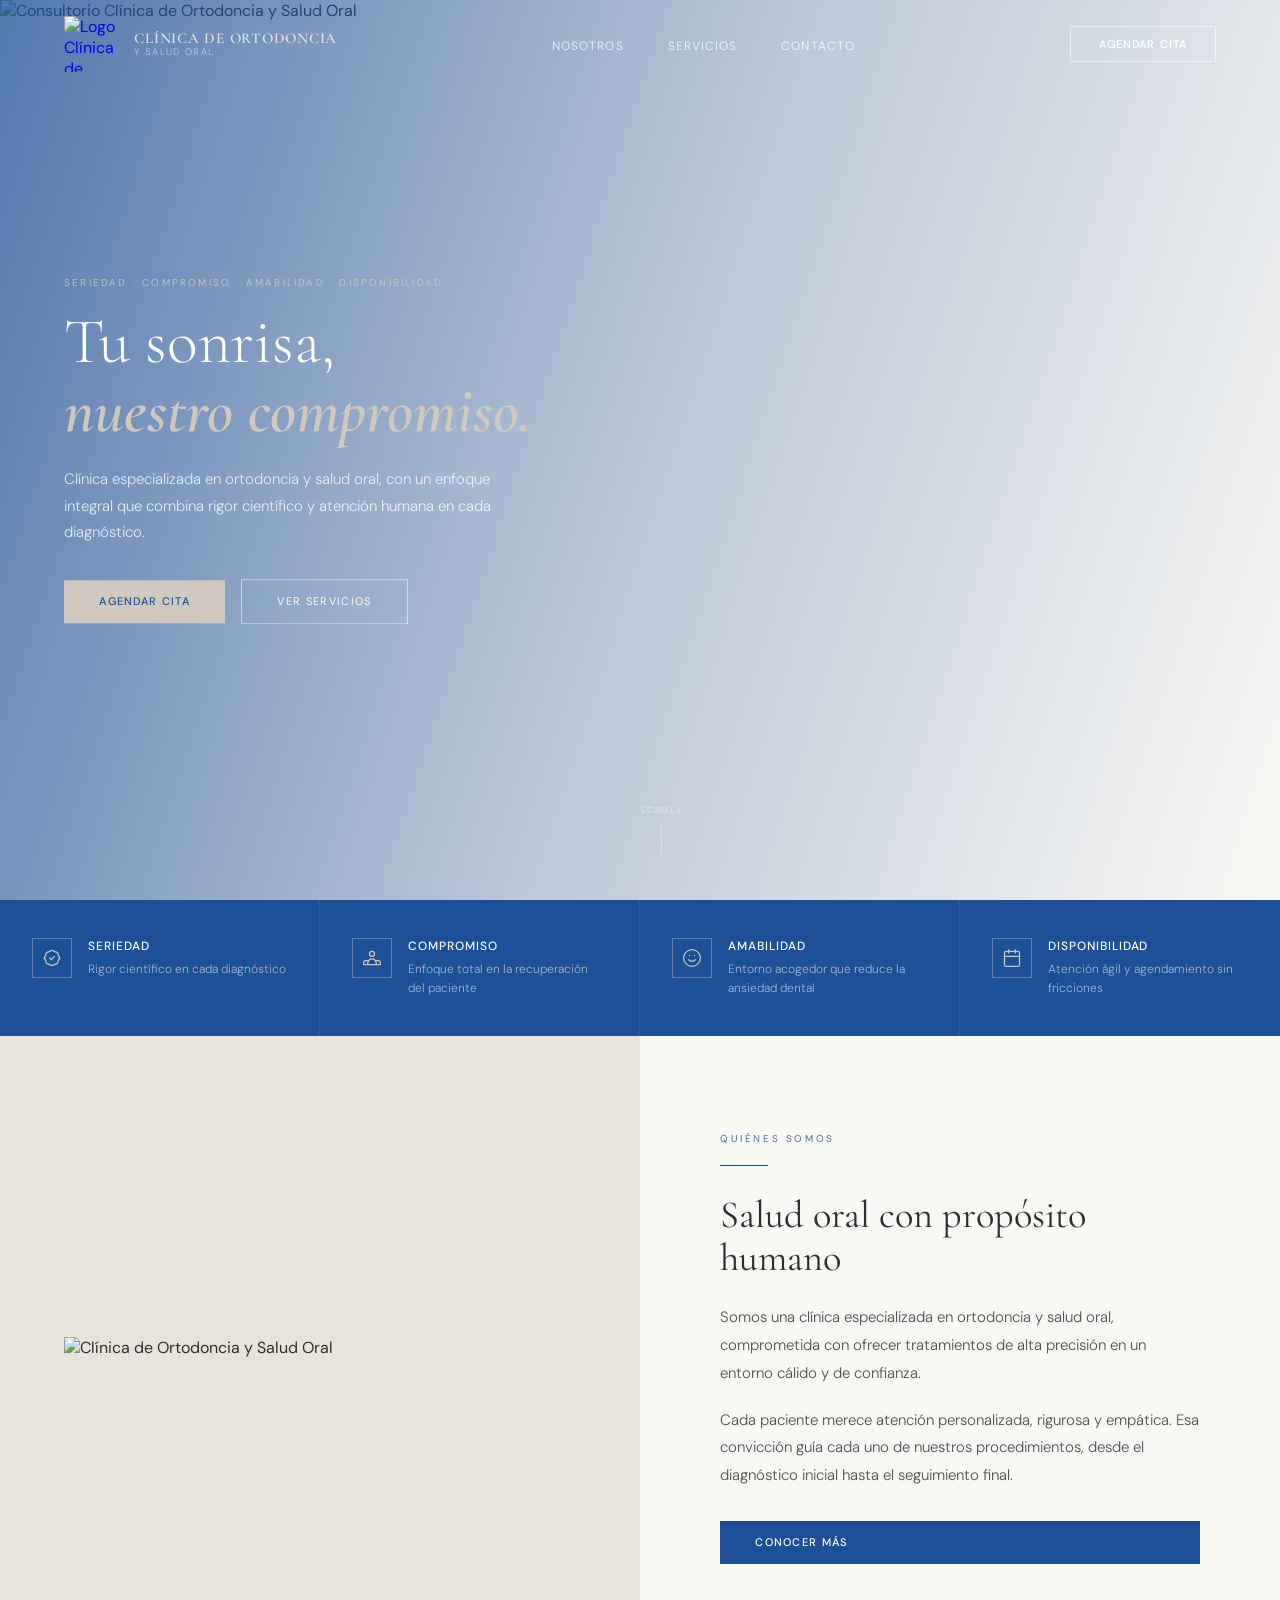
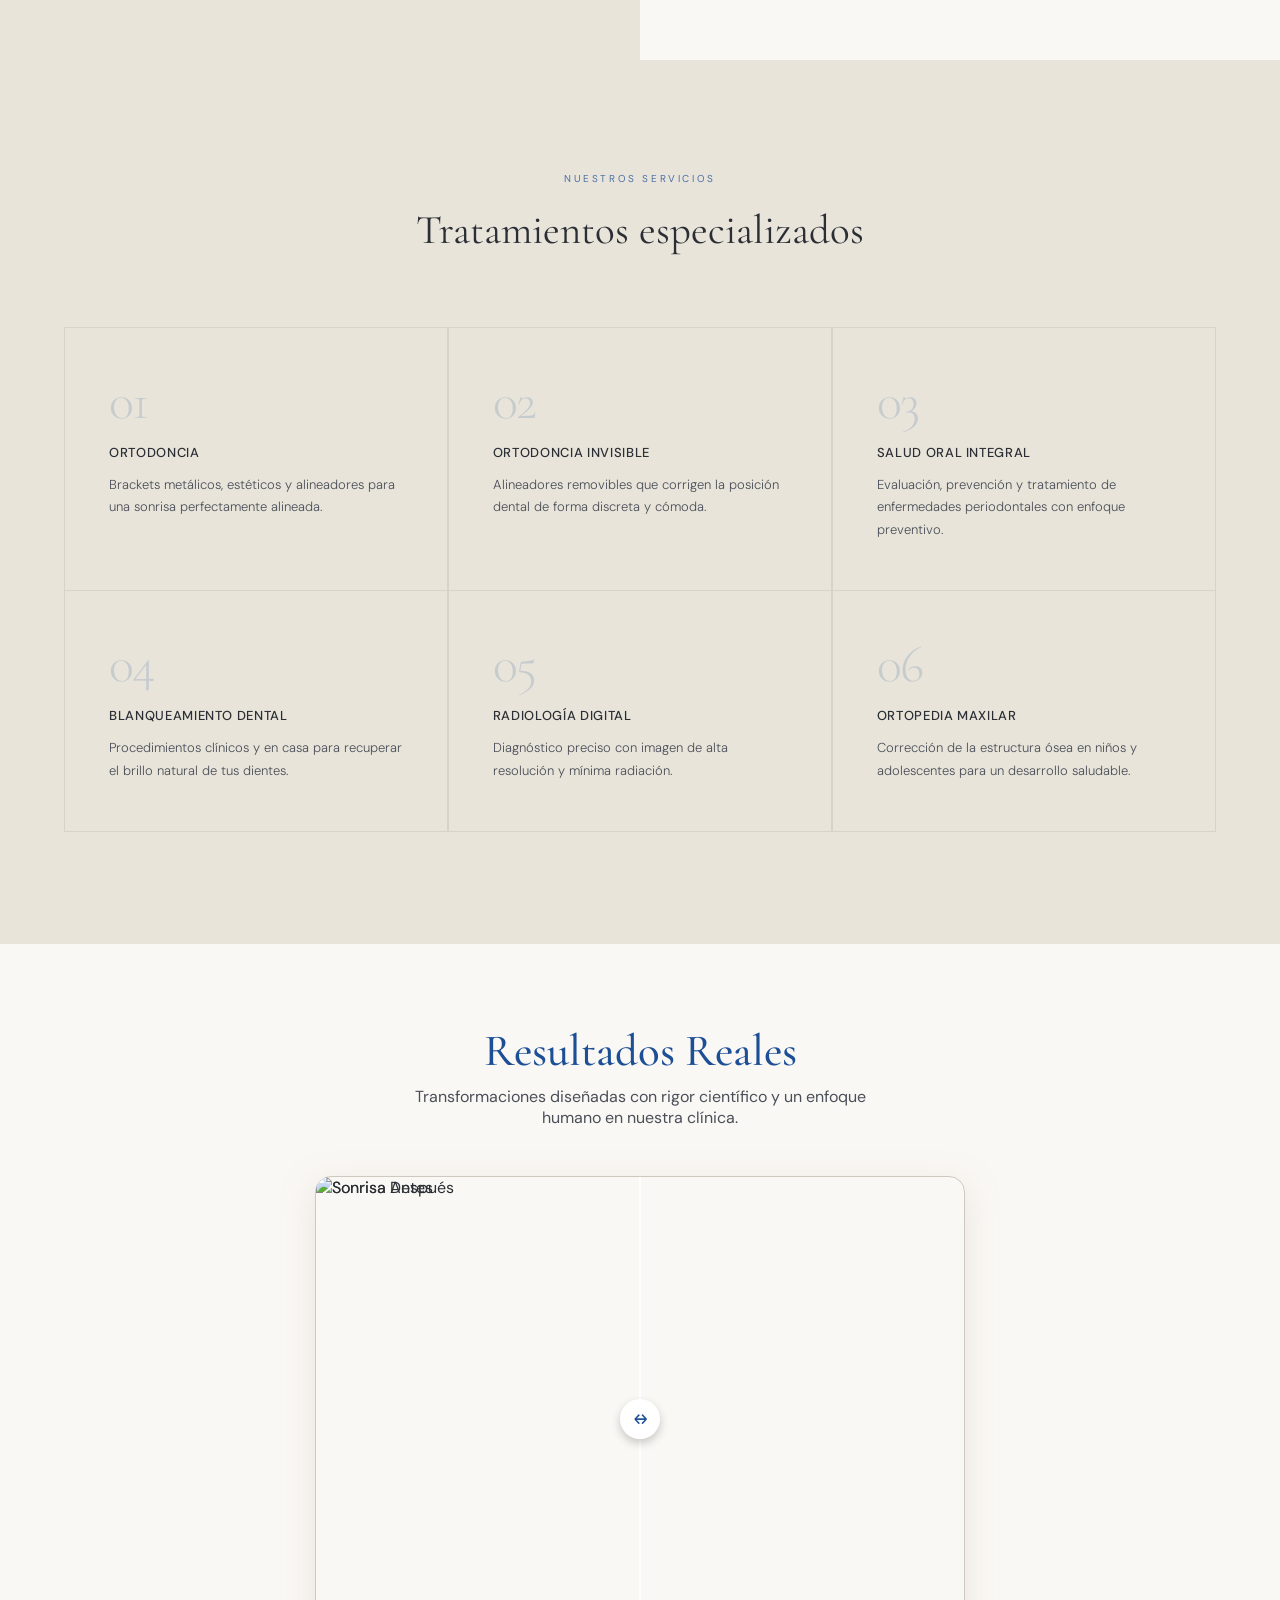
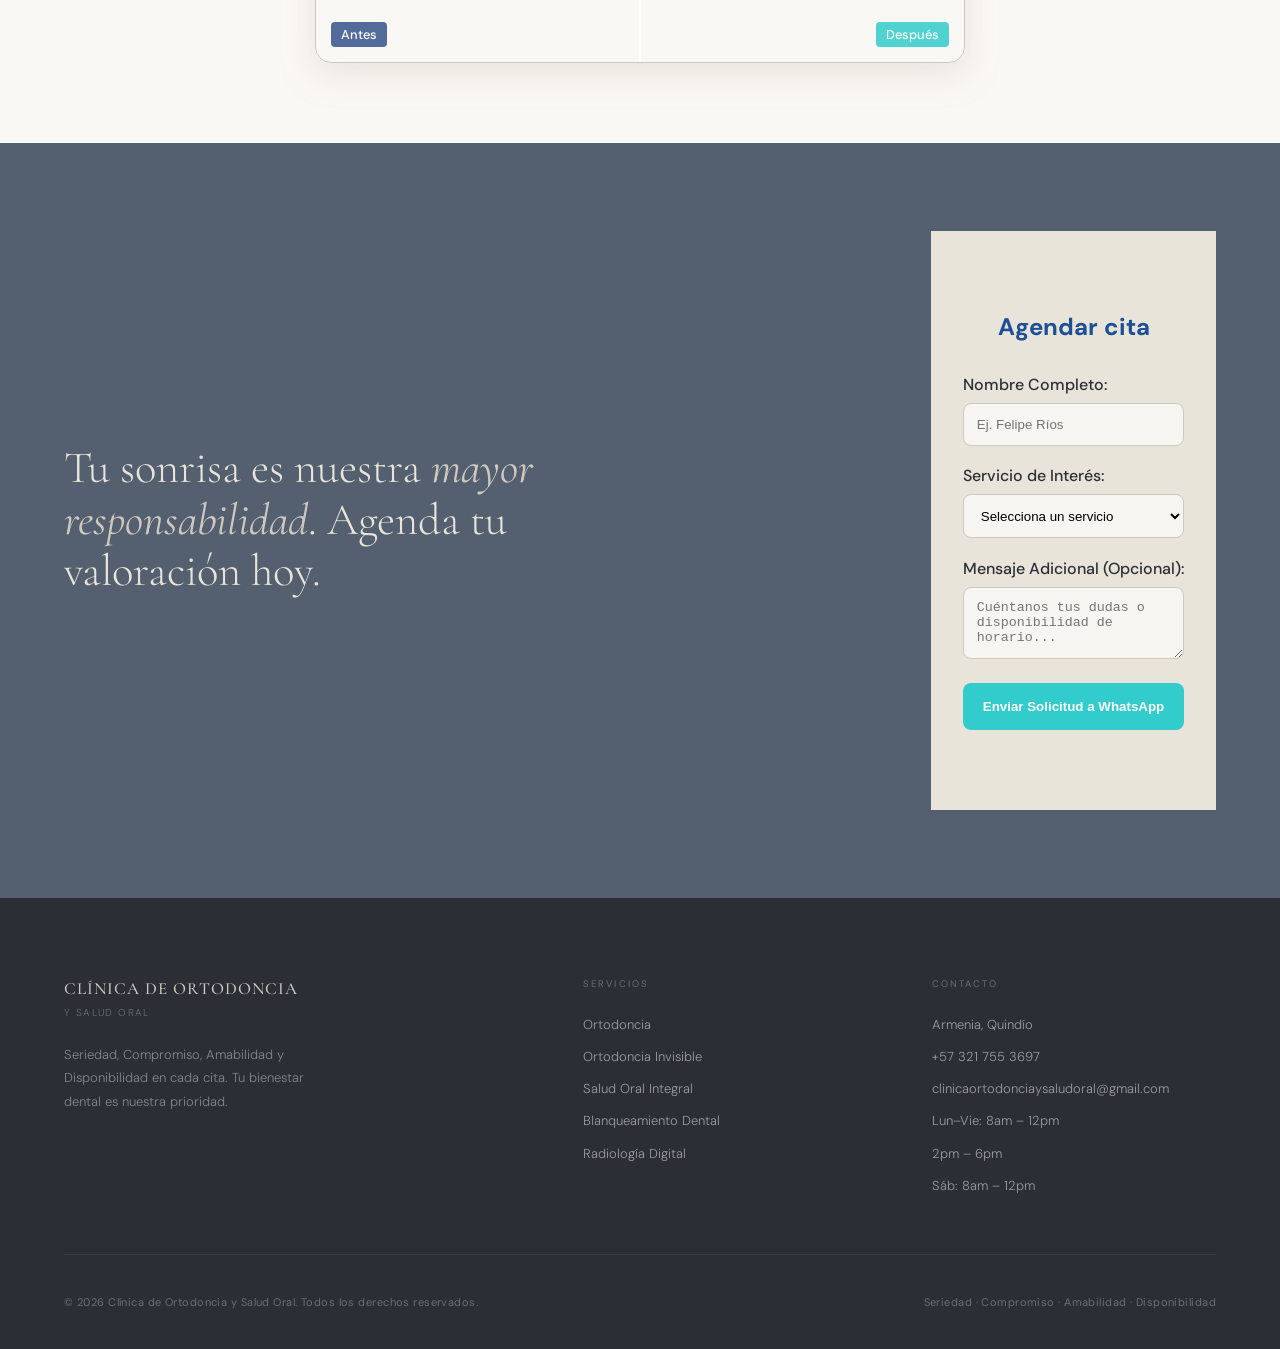
==== index.html @ 91a082eb "Add files via upload" ====
<!DOCTYPE html>
<html lang="es">
<head>
  <meta charset="UTF-8">
  <meta name="viewport" content="width=device-width, initial-scale=1.0">
  <meta name="description" content="Clínica de Ortodoncia y Salud Oral — Seriedad, Compromiso, Amabilidad y Disponibilidad en Armenia, Quindío.">
  <title>Clínica de Ortodoncia y Salud Oral</title>
  <link rel="stylesheet" href="styles.css">
</head>
<body>

  <!-- ── NAVIGATION ─────────────────────────────────────────── -->
  <header>
    <nav class="nav nav--hero" aria-label="Navegación principal">
      <a href="#inicio" class="nav__logo" aria-label="Inicio">
        <img
        src="web_images/logoazul_2.png"
          alt="Logo Clínica de Ortodoncia y Salud Oral"
          class="nav__logo-img"
          width="56" height="56"
        >
        <div class="nav__logo-text">
          <span class="nav__brand">Clínica de Ortodoncia</span>
          <span class="nav__sub">y Salud Oral</span>
        </div>
      </a>

      <ul class="nav__links" role="list">
        <li><a href="#nosotros">Nosotros</a></li>
        <li><a href="#servicios">Servicios</a></li>
        <li><a href="#contacto">Contacto</a></li>
      </ul>

      <a href="#contacto" class="nav__cta">Agendar Cita</a>

      <button class="nav__burger" aria-label="Abrir menú" aria-expanded="false">
        <span></span>
        <span></span>
        <span></span>
      </button>
    </nav>

    <!-- Mobile menu -->
    <nav class="nav__mobile" aria-label="Menú móvil">
      <ul role="list">
        <li><a href="#nosotros">Nosotros</a></li>
        <li><a href="#servicios">Servicios</a></li>
        <li><a href="#contacto">Contacto</a></li>
        <li><a href="#contacto" class="nav__cta" style="display:inline-block;margin-top:1rem;">Agendar Cita</a></li>
      </ul>
    </nav>
  </header>

  <!-- ── HERO ───────────────────────────────────────────────── -->
  <section class="hero" id="inicio" aria-label="Portada">
    <img
      class="hero__img"
      src="web_images/banner_01.png"
      alt="Consultorio Clínica de Ortodoncia y Salud Oral"
      loading="eager"
      decoding="async"
    >
    <div class="hero__overlay" aria-hidden="true"></div>

    <div class="hero__content">
      <p class="hero__eyebrow">Seriedad &middot; Compromiso &middot; Amabilidad &middot; Disponibilidad</p>
      <h1 class="hero__title">
        Tu sonrisa,
        <span>nuestro compromiso.</span>
      </h1>
      <p class="hero__desc">
        Clínica especializada en ortodoncia y salud oral, con un enfoque integral
        que combina rigor científico y atención humana en cada diagnóstico.
      </p>
      <div class="hero__actions">
        <a href="#contacto" class="btn--primary">Agendar Cita</a>
        <a href="#servicios" class="btn--ghost">Ver Servicios</a>
      </div>
    </div>

    <div class="hero__scroll" aria-hidden="true">
      <span>Scroll</span>
      <div class="hero__scroll-line"></div>
    </div>
  </section>

  <!-- ── PILLARS ────────────────────────────────────────────── -->
  <div class="pillars" role="list" aria-label="Valores de la clínica">

    <div class="pillar reveal" role="listitem">
      <div class="pillar__icon" aria-hidden="true">
        <svg viewBox="0 0 24 24">
          <path d="M9 12l2 2 4-4M7.835 4.697a3.42 3.42 0 001.946-.806 3.42 3.42 0 014.438 0 3.42 3.42 0 001.946.806 3.42 3.42 0 013.138 3.138 3.42 3.42 0 00.806 1.946 3.42 3.42 0 010 4.438 3.42 3.42 0 00-.806 1.946 3.42 3.42 0 01-3.138 3.138 3.42 3.42 0 00-1.946.806 3.42 3.42 0 01-4.438 0 3.42 3.42 0 00-1.946-.806 3.42 3.42 0 01-3.138-3.138 3.42 3.42 0 00-.806-1.946 3.42 3.42 0 010-4.438 3.42 3.42 0 00.806-1.946 3.42 3.42 0 013.138-3.138z"/>
        </svg>
      </div>
      <div>
        <p class="pillar__name">Seriedad</p>
        <p class="pillar__desc">Rigor científico en cada diagnóstico</p>
      </div>
    </div>

    <div class="pillar reveal reveal--delay-1" role="listitem">
      <div class="pillar__icon" aria-hidden="true">
        <svg viewBox="0 0 24 24">
          <path d="M17 20h5v-2a3 3 0 00-5.356-1.857M17 20H7m10 0v-2c0-.656-.126-1.283-.356-1.857M7 20H2v-2a3 3 0 015.356-1.857M7 20v-2c0-.656.126-1.283.356-1.857m0 0a5.002 5.002 0 019.288 0M15 7a3 3 0 11-6 0 3 3 0 016 0z"/>
        </svg>
      </div>
      <div>
        <p class="pillar__name">Compromiso</p>
        <p class="pillar__desc">Enfoque total en la recuperación del paciente</p>
      </div>
    </div>

    <div class="pillar reveal reveal--delay-2" role="listitem">
      <div class="pillar__icon" aria-hidden="true">
        <svg viewBox="0 0 24 24">
          <circle cx="12" cy="12" r="10"/>
          <path d="M8 14s1.5 2 4 2 4-2 4-2M9 9h.01M15 9h.01"/>
        </svg>
      </div>
      <div>
        <p class="pillar__name">Amabilidad</p>
        <p class="pillar__desc">Entorno acogedor que reduce la ansiedad dental</p>
      </div>
    </div>

    <div class="pillar reveal reveal--delay-3" role="listitem">
      <div class="pillar__icon" aria-hidden="true">
        <svg viewBox="0 0 24 24">
          <rect x="3" y="4" width="18" height="18" rx="2"/>
          <line x1="16" y1="2" x2="16" y2="6"/>
          <line x1="8" y1="2" x2="8" y2="6"/>
          <line x1="3" y1="10" x2="21" y2="10"/>
        </svg>
      </div>
      <div>
        <p class="pillar__name">Disponibilidad</p>
        <p class="pillar__desc">Atención ágil y agendamiento sin fricciones</p>
      </div>
    </div>

  </div>

  <!-- ── ABOUT ──────────────────────────────────────────────── -->
  <section class="about" id="nosotros" aria-label="Quiénes somos">
    <div class="about__visual">
      <img
      src="web_images/banner_02.png" style="width: 100%; max-width: 500px; height: auto; object-fit: cover;"
        alt= "Clínica de Ortodoncia y Salud Oral "
        class="about__logo reveal"
        loading="lazy"
        
      >
    </div>
    <div class="about__content">
      <p class="section-label reveal">Quiénes Somos</p>
      <div class="divider reveal reveal--delay-1"></div>
      <h2 class="section-title reveal reveal--delay-1">Salud oral con propósito humano</h2>
      <p class="section-body reveal reveal--delay-2">
        Somos una clínica especializada en ortodoncia y salud oral, comprometida con
        ofrecer tratamientos de alta precisión en un entorno cálido y de confianza.
      </p>
      <p class="section-body reveal reveal--delay-2">
        Cada paciente merece atención personalizada, rigurosa y empática. Esa convicción
        guía cada uno de nuestros procedimientos, desde el diagnóstico inicial hasta
        el seguimiento final.
      </p>
      <a href="#contacto" class="btn--dark reveal reveal--delay-3">Conocer más</a>
    </div>
  </section>

  <!-- ── SERVICES ───────────────────────────────────────────── -->
  <section class="services" id="servicios" aria-label="Servicios">
    <div class="services__header">
      <p class="section-label reveal">Nuestros Servicios</p>
      <h2 class="services__title reveal reveal--delay-1">Tratamientos especializados</h2>
    </div>

    <div class="services__grid">
      <article class="service-card reveal">
        <div class="service-card__num">01</div>
        <p class="service-card__name">Ortodoncia</p>
        <p class="service-card__desc">Brackets metálicos, estéticos y alineadores para una sonrisa perfectamente alineada.</p>
      </article>
      <article class="service-card reveal reveal--delay-1">
        <div class="service-card__num">02</div>
        <p class="service-card__name">Ortodoncia Invisible</p>
        <p class="service-card__desc">Alineadores removibles que corrigen la posición dental de forma discreta y cómoda.</p>
      </article>
      <article class="service-card reveal reveal--delay-2">
        <div class="service-card__num">03</div>
        <p class="service-card__name">Salud Oral Integral</p>
        <p class="service-card__desc">Evaluación, prevención y tratamiento de enfermedades periodontales con enfoque preventivo.</p>
      </article>
      <article class="service-card reveal">
        <div class="service-card__num">04</div>
        <p class="service-card__name">Blanqueamiento Dental</p>
        <p class="service-card__desc">Procedimientos clínicos y en casa para recuperar el brillo natural de tus dientes.</p>
      </article>
      <article class="service-card reveal reveal--delay-1">
        <div class="service-card__num">05</div>
        <p class="service-card__name">Radiología Digital</p>
        <p class="service-card__desc">Diagnóstico preciso con imagen de alta resolución y mínima radiación.</p>
      </article>
      <article class="service-card reveal reveal--delay-2">
        <div class="service-card__num">06</div>
        <p class="service-card__name">Ortopedia Maxilar</p>
        <p class="service-card__desc">Corrección de la estructura ósea en niños y adolescentes para un desarrollo saludable.</p>
      </article>
    </div>
  </section>


 

  <section id="casos" class="reveal" style="background-color: var(--white); padding: 5rem 1.5rem;">
  <div style="max-width: 800px; margin: 0 auto; text-align: center; margin-bottom: 3rem;">
    <h2 style="font-family: 'Cormorant Garamond', serif; color: var(--blue-royal); font-size: 2.8rem; font-weight: 500; margin-bottom: 0.5rem;">
      Resultados Reales
    </h2>
    <p style="color: var(--text-mid); font-size: 1rem; max-width: 500px; margin: 0 auto;">
      Transformaciones diseñadas con rigor científico y un enfoque humano en nuestra clínica.

    </p>
  </div>

  <div class="comparison-container" style="max-width: 650px; margin: 0 auto; position: relative; width: 100%; aspect-ratio: 4 / 3; overflow: hidden; border-radius: 16px; box-shadow: 0 10px 30px rgba(216, 210, 202, 0.5); border: 1px solid var(--taupe); -webkit-user-select: none; user-select: none;">
    
    <img src="web_images/despues.png" alt="Sonrisa Después" style="width: 100%; height: 100%; object-fit: cover; display: block;">

    <div class="comparison-before" style="position: absolute; top: 0; left: 0; width: 50%; height: 100%; overflow: hidden;">
      <img src="web_images/antes.png" alt="Sonrisa Antes" style="width: 100%; height: 100%; object-fit: cover; display: block; max-width: none;">
    </div>

    <input type="range" min="0" max="100" value="50" class="comparison-slider" aria-label="Deslizador de antes y después" style="position: absolute; top: 0; bottom: 0; left: 0; width: 100%; height: 100%; background: transparent; -webkit-appearance: none; appearance: none; cursor: ew-resize; margin: 0;">
    
    <div class="comparison-line" style="position: absolute; top: 0; bottom: 0; left: 50%; width: 2px; background: #FFFFFF; pointer-events: none; transform: translateX(-50%);">
      <div class="comparison-button" style="position: absolute; top: 50%; left: 50%; transform: translate(-50%, -50%); width: 40px; height: 40px; background: #FFFFFF; border-radius: 50%; box-shadow: 0 4px 10px rgba(0,0,0,0.2); display: flex; align-items: center; justify-content: center; color: var(--blue-royal); font-weight: bold; font-size: 14px;">↔</div>
    </div>

    <span style="position: absolute; bottom: 15px; left: 15px; background: rgba(26, 60, 125, 0.75); color: #FFFFFF; padding: 4px 10px; border-radius: 4px; font-size: 0.8rem; font-weight: 500; pointer-events: none;">Antes</span>
    <span style="position: absolute; bottom: 15px; right: 15px; background: rgba(51, 204, 204, 0.85); color: #FFFFFF; padding: 4px 10px; border-radius: 4px; font-size: 0.8rem; font-weight: 500; pointer-events: none;">Después</span>
  </div>
</section>

  <!-- ── CTA BANNER ─────────────────────────────────────────── -->
  <section class="cta-banner" id="contacto" aria-label="Llamado a la acción">
    <p class="cta-banner__text reveal">
      Tu sonrisa es nuestra <em>mayor responsabilidad</em>.
      Agenda tu valoración hoy.
    </p>
    <section id="contacto" class="contacto-section" style="background-color: var(--cream, #EDE8E1); padding: 5rem 2rem;">
  <div class="contacto-container" style="max-width: 600px; margin: 0 auto;">
    <h2 style="color: var(--blue-royal, #1A3C7D); text-align: center; margin-bottom: 2rem;">Agendar cita</h2>
    
    <form id="whatsapp-form" class="form-container" style="display: flex; flex-direction: column; gap: 1.2rem;">
      <div>
        <label for="form-name" style="display:block; margin-bottom:0.5rem; font-weight:500;">Nombre Completo:</label>
        <input type="text" id="form-name" required style="width:100%; padding:0.8rem; border:1px solid var(--taupe, #D8D2CA); border-radius:8px; background:#F7F5F2;" placeholder="Ej. Felipe Ríos">
      </div>

      <div>
        <label for="form-servicio" style="display:block; margin-bottom:0.5rem; font-weight:500;">Servicio de Interés:</label>
        <select id="form-servicio" required style="width:100%; padding:0.8rem; border:1px solid var(--taupe, #D8D2CA); border-radius:8px; background:#F7F5F2;">
          <option value="" disabled selected>Selecciona un servicio</option>
          <option value="Valoración Integral">Valoración Integral</option>
          <option value="Limpieza Dental">Limpieza Dental Profesional</option>
          <option value="Ortodoncia">Ortodoncia Especializada</option>
          <option value="Cirugía de Cordales">Cirugía de Cordales</option>
          <option value="Blanqueamiento">Blanqueamiento Dental</option>
          <option value="Prótesis y Coronas">Prótesis y Coronas</option>
        </select>
      </div>

      <div>
        <label for="form-msg" style="display:block; margin-bottom:0.5rem; font-weight:500;">Mensaje Adicional (Opcional):</label>
        <textarea id="form-msg" rows="3" style="width:100%; padding:0.8rem; border:1px solid var(--taupe, #D8D2CA); border-radius:8px; background:#F7F5F2;" placeholder="Cuéntanos tus dudas o disponibilidad de horario..."></textarea>
      </div>

      <button type="submit" style="background-color: #33CCCC; color: white; border: none; padding: 1rem; border-radius: 8px; font-weight: bold; cursor: pointer; transition: all 0.3s ease; display: flex; items-center; justify-content: center; gap: 10px;">
        Enviar Solicitud a WhatsApp
      </button>
    </form>
  </div>
</section>
    </a>
  </section>

  <!-- ── FOOTER ─────────────────────────────────────────────── -->
  <footer>
    <div class="footer__top">
      <div>
        <p class="footer__brand">Clínica de Ortodoncia</p>
        <p class="footer__sub">y Salud Oral</p>
        <p class="footer__desc">
          Seriedad, Compromiso, Amabilidad y Disponibilidad en cada cita.
          Tu bienestar dental es nuestra prioridad.
        </p>
      </div>
      <div class="footer__col">
        <p class="footer__col-title">Servicios</p>
        <ul>
          <li><a href="#servicios">Ortodoncia</a></li>
          <li><a href="#servicios">Ortodoncia Invisible</a></li>
          <li><a href="#servicios">Salud Oral Integral</a></li>
          <li><a href="#servicios">Blanqueamiento Dental</a></li>
          <li><a href="#servicios">Radiología Digital</a></li>
        </ul>
      </div>
      <div class="footer__col">
        <p class="footer__col-title">Contacto</p>
        <ul>
          <li><a href="#">Armenia, Quindío</a></li>
          <li><a href="tel:+573217553697">+57 321 755 3697</a></li>
          <li><a href="mailto:clinicaortodonciaysaludoral@gmail.com">clinicaortodonciaysaludoral@gmail.com</a></li>
          <li><a href="#">Lun&ndash;Vie: 8am &ndash; 12pm</a></li>
          <li><a href="#">2pm &ndash; 6pm</a></li>
          <li><a href="#">Sáb: 8am &ndash; 12pm</a></li>
        </ul>
      </div>
    </div>

    <div class="footer__bottom">
      <p class="footer__copy">&copy; 2026 Clínica de Ortodoncia y Salud Oral. Todos los derechos reservados.</p>
      <p class="footer__copy">Seriedad &middot; Compromiso &middot; Amabilidad &middot; Disponibilidad</p>
    </div>
  </footer>

  <script src="main.js"></script>
</body>
</html>
---- styles.css ----
@import url('https://fonts.googleapis.com/css2?family=Cormorant+Garamond:ital,wght@0,300;0,400;0,500;0,600;1,300&family=DM+Sans:wght@300;400;500&display=swap');

*, *::before, *::after {
  box-sizing: border-box;
  margin: 0;
  padding: 0;
}

:root {
  --blue-royal:  #1D4F96;
  --blue-steel:  #4A6FA5;
  --blue-light:  #7a9cc5;
  --gray-dark:   #546070;
  --taupe:       #CEC8BE;
  --cream:       #E8E4DA;
  --cream-dark:  #d9d3c7;
  --white:       #FAF8F4;
  --text-dark:   #2B2F35;
  --text-mid:    #4a4f58;
}

html {
  scroll-behavior: smooth;
}

body {
  font-family: 'DM Sans', sans-serif;
  background: var(--white);
  color: var(--text-dark);
  overflow-x: hidden;
}

/* ── NAV ──────────────────────────────────────────────────────── */
.nav {
  position: fixed;
  top: 0; left: 0; right: 0;
  z-index: 200;
  display: flex;
  align-items: center;
  justify-content: space-between;
  padding: 1rem 4rem;
  transition: background 0.35s, box-shadow 0.35s, padding 0.35s;
}

.nav--scrolled {
  background: rgba(250, 248, 244, 0.96);
  backdrop-filter: blur(14px);
  box-shadow: 0 0.5px 0 rgba(84,96,112,0.18);
  padding: 0.75rem 4rem;
}

.nav__logo {
  display: flex;
  align-items: center;
  gap: 0.9rem;
  text-decoration: none;
}

.nav__logo-img {
  width: 56px;
  height: 56px;
  object-fit: contain;
  transition: width 0.35s, height 0.35s;
}

.nav--scrolled .nav__logo-img {
  width: 44px;
  height: 44px;
}

.nav__logo-text {
  display: flex;
  flex-direction: column;
  line-height: 1.15;
}

.nav__brand {
  font-family: 'Cormorant Garamond', serif;
  font-size: 15px;
  font-weight: 600;
  letter-spacing: 0.05em;
  color: var(--blue-royal);
  text-transform: uppercase;
  transition: color 0.3s;
}

.nav__sub {
  font-size: 9.5px;
  font-weight: 300;
  letter-spacing: 0.14em;
  color: var(--gray-dark);
  text-transform: uppercase;
}

.nav--hero .nav__brand {
  color: var(--cream);
}

.nav--hero .nav__sub {
  color: rgba(255,255,255,0.55);
}

.nav__links {
  display: flex;
  gap: 2.75rem;
  list-style: none;
}

.nav__links a {
  font-size: 12px;
  font-weight: 400;
  letter-spacing: 0.09em;
  color: var(--text-mid);
  text-decoration: none;
  text-transform: uppercase;
  position: relative;
  transition: color 0.2s;
}

.nav__links a::after {
  content: '';
  position: absolute;
  bottom: -3px; left: 0;
  width: 0; height: 1px;
  background: var(--blue-royal);
  transition: width 0.25s;
}

.nav__links a:hover { color: var(--blue-royal); }
.nav__links a:hover::after { width: 100%; }

.nav--hero .nav__links a {
  color: rgba(255,255,255,0.75);
}

.nav--hero .nav__links a::after {
  background: var(--taupe);
}

.nav--hero .nav__links a:hover {
  color: #fff;
}

.nav__cta {
  background: var(--blue-royal);
  color: #fff;
  padding: 0.65rem 1.75rem;
  font-family: 'DM Sans', sans-serif;
  font-size: 11px;
  font-weight: 500;
  letter-spacing: 0.1em;
  text-transform: uppercase;
  text-decoration: none;
  display: inline-block;
  transition: background 0.2s, transform 0.15s;
}

.nav__cta:hover {
  background: var(--blue-steel);
  transform: translateY(-1px);
}

.nav--hero .nav__cta {
  background: transparent;
  border: 0.5px solid rgba(255,255,255,0.55);
  color: #fff;
}

.nav--hero .nav__cta:hover {
  background: rgba(255,255,255,0.12);
  border-color: #fff;
}

/* hamburger */
.nav__burger {
  display: none;
  flex-direction: column;
  gap: 5px;
  cursor: pointer;
  background: none;
  border: none;
  padding: 4px;
}

.nav__burger span {
  display: block;
  width: 22px;
  height: 1.5px;
  background: var(--blue-royal);
  transition: transform 0.3s, opacity 0.3s;
}

.nav--hero .nav__burger span {
  background: #fff;
}

/* ── HERO ─────────────────────────────────────────────────────── */
.hero {
  position: relative;
  height: 100vh;
  min-height: 640px;
  overflow: hidden;
}

.hero__img {
  width: 100%;
  height: 100%;
  object-fit: cover;
  object-position: center;
  display: block;
}

.hero__overlay {
  position: absolute;
  inset: 0;
  background: linear-gradient(
    108deg,
    rgba(29, 79, 150, 0.76) 0%,
    rgba(29, 79, 150, 0.28) 52%,
    transparent 100%
  );
}

.hero__content {
  position: absolute;
  top: 50%;
  left: 4rem;
  transform: translateY(-50%);
  max-width: 560px;
}

.hero__eyebrow {
  font-size: 10px;
  letter-spacing: 0.22em;
  font-weight: 300;
  color: var(--taupe);
  text-transform: uppercase;
  margin-bottom: 1.1rem;
  opacity: 0;
  transform: translateY(12px);
  animation: fadeUp 0.7s 0.3s forwards;
}

.hero__title {
  font-family: 'Cormorant Garamond', serif;
  font-size: clamp(3rem, 5vw, 4.4rem);
  font-weight: 300;
  line-height: 1.08;
  color: #fff;
  margin-bottom: 1.35rem;
  opacity: 0;
  transform: translateY(16px);
  animation: fadeUp 0.75s 0.5s forwards;
}

.hero__title span {
  display: block;
  font-weight: 600;
  color: var(--taupe);
  font-style: italic;
}

.hero__desc {
  font-size: 15px;
  font-weight: 300;
  line-height: 1.75;
  color: rgba(255,255,255,0.82);
  margin-bottom: 2.1rem;
  max-width: 440px;
  opacity: 0;
  transform: translateY(16px);
  animation: fadeUp 0.75s 0.7s forwards;
}

.hero__actions {
  display: flex;
  gap: 1rem;
  align-items: center;
  opacity: 0;
  transform: translateY(16px);
  animation: fadeUp 0.75s 0.9s forwards;
}

.btn--primary {
  background: var(--taupe);
  color: var(--blue-royal);
  padding: 0.9rem 2.2rem;
  font-size: 11px;
  font-weight: 500;
  letter-spacing: 0.12em;
  text-transform: uppercase;
  text-decoration: none;
  display: inline-block;
  transition: background 0.2s, transform 0.15s;
}

.btn--primary:hover {
  background: var(--cream);
  transform: translateY(-1px);
}

.btn--ghost {
  border: 0.5px solid rgba(255,255,255,0.5);
  color: #fff;
  padding: 0.9rem 2.2rem;
  font-size: 11px;
  font-weight: 400;
  letter-spacing: 0.12em;
  text-transform: uppercase;
  text-decoration: none;
  display: inline-block;
  transition: border-color 0.2s, background 0.2s, transform 0.15s;
}

.btn--ghost:hover {
  border-color: #fff;
  background: rgba(255,255,255,0.1);
  transform: translateY(-1px);
}

.hero__scroll {
  position: absolute;
  bottom: 2.5rem;
  left: 50%;
  transform: translateX(-50%);
  display: flex;
  flex-direction: column;
  align-items: center;
  gap: 0.5rem;
  opacity: 0;
  animation: fadeUp 0.6s 1.4s forwards;
}

.hero__scroll span {
  font-size: 9px;
  letter-spacing: 0.2em;
  color: rgba(255,255,255,0.5);
  text-transform: uppercase;
}

.hero__scroll-line {
  width: 1px;
  height: 36px;
  background: rgba(255,255,255,0.3);
  position: relative;
  overflow: hidden;
}

.hero__scroll-line::after {
  content: '';
  position: absolute;
  top: -100%;
  left: 0;
  width: 100%;
  height: 100%;
  background: rgba(255,255,255,0.7);
  animation: scrollLine 1.8s 1.4s infinite;
}

/* ── PILLARS ──────────────────────────────────────────────────── */
.pillars {
  background: var(--blue-royal);
  display: grid;
  grid-template-columns: repeat(4, 1fr);
}

.pillar {
  padding: 2.4rem 2rem;
  border-right: 0.5px solid rgba(255,255,255,0.08);
  display: flex;
  align-items: flex-start;
  gap: 1rem;
  transition: background 0.25s;
}

.pillar:last-child { border-right: none; }

.pillar:hover {
  background: rgba(255,255,255,0.05);
}

.pillar__icon {
  flex-shrink: 0;
  width: 40px;
  height: 40px;
  border: 0.5px solid rgba(206,200,190,0.4);
  display: flex;
  align-items: center;
  justify-content: center;
}

.pillar__icon svg {
  width: 20px;
  height: 20px;
  stroke: var(--taupe);
  fill: none;
  stroke-width: 1.5;
  stroke-linecap: round;
  stroke-linejoin: round;
}

.pillar__name {
  font-size: 12px;
  font-weight: 500;
  color: #fff;
  letter-spacing: 0.08em;
  text-transform: uppercase;
  margin-bottom: 0.35rem;
}

.pillar__desc {
  font-size: 12px;
  font-weight: 300;
  color: rgba(255,255,255,0.6);
  line-height: 1.55;
}

/* ── ABOUT ────────────────────────────────────────────────────── */
.about {
  display: grid;
  grid-template-columns: 1fr 1fr;
  min-height: 600px;
}

.about__visual {
  background: var(--cream);
  display: flex;
  align-items: center;
  justify-content: center;
  padding: 5rem 4rem;
}

.about__logo {
  width:100%;
  width: 100% !important;
    max-width: 100% !important; /* Fuerza a la imagen a no salirse del celular */
    height: auto !important;
}

.about__content {
  padding: 6rem 5rem;
  display: flex;
  flex-direction: column;
  justify-content: center;
}

.section-label {
  font-size: 10px;
  letter-spacing: 0.26em;
  font-weight: 400;
  color: var(--blue-steel);
  text-transform: uppercase;
  margin-bottom: 1.25rem;
}

.divider {
  width: 48px;
  height: 1.5px;
  background: var(--blue-royal);
  margin-bottom: 1.75rem;
}

.section-title {
  font-family: 'Cormorant Garamond', serif;
  font-size: clamp(2rem, 3vw, 2.8rem);
  font-weight: 400;
  line-height: 1.12;
  color: var(--text-dark);
  margin-bottom: 1.5rem;
}

.section-body {
  font-size: 15px;
  font-weight: 300;
  line-height: 1.85;
  color: var(--text-mid);
  margin-bottom: 1.2rem;
}

.btn--dark {
  background: var(--blue-royal);
  color: #fff;
  padding: 0.9rem 2.2rem;
  font-size: 11px;
  font-weight: 500;
  letter-spacing: 0.12em;
  text-transform: uppercase;
  text-decoration: none;
  display: inline-block;
  margin-top: 0.75rem;
  transition: background 0.2s, transform 0.15s;
}

.btn--dark:hover {
  background: var(--blue-steel);
  transform: translateY(-1px);
}

/* ── SERVICES ─────────────────────────────────────────────────── */
.services {
  background: var(--cream);
  padding: 7rem 4rem;
}

.services__header {
  text-align: center;
  margin-bottom: 4.5rem;
}

.services__title {
  font-family: 'Cormorant Garamond', serif;
  font-size: clamp(2.2rem, 3.2vw, 2.8rem);
  font-weight: 400;
  color: var(--text-dark);
  margin-top: 0.5rem;
}

.services__grid {
  display: grid;
  grid-template-columns: repeat(3, 1fr);
  gap: 1.5px;
  background: var(--cream-dark);
  border: 0.5px solid var(--cream-dark);
}

.service-card {
  background: var(--cream);
  padding: 3rem 2.75rem;
  transition: background 0.25s;
  cursor: default;
}

.service-card:hover {
  background: var(--white);
}

.service-card:hover .service-card__num {
  opacity: 0.28;
}

.service-card__num {
  font-family: 'Cormorant Garamond', serif;
  font-size: 52px;
  font-weight: 300;
  color: var(--blue-royal);
  opacity: 0.16;
  line-height: 1;
  margin-bottom: 1rem;
  letter-spacing: -0.03em;
  transition: opacity 0.25s;
}

.service-card__name {
  font-size: 13px;
  font-weight: 500;
  color: var(--text-dark);
  letter-spacing: 0.05em;
  margin-bottom: 0.8rem;
  text-transform: uppercase;
}

.service-card__desc {
  font-size: 13px;
  font-weight: 300;
  color: var(--text-mid);
  line-height: 1.75;
}

/* ── CTA BANNER ───────────────────────────────────────────────── */
.cta-banner {
  background: var(--gray-dark);
  padding: 5.5rem 4rem;
  display: flex;
  align-items: center;
  justify-content: space-between;
  gap: 3rem;
}

.cta-banner__text {
  font-family: 'Cormorant Garamond', serif;
  font-size: clamp(2rem, 3.5vw, 3.1rem);
  font-weight: 300;
  line-height: 1.15;
  color: var(--cream);
  max-width: 580px;
}

.cta-banner__text em {
  font-style: italic;
  color: var(--taupe);
  font-weight: 400;
}

.btn--taupe {
  flex-shrink: 0;
  background: var(--taupe);
  color: var(--gray-dark);
  padding: 1rem 2.75rem;
  font-size: 11px;
  font-weight: 500;
  letter-spacing: 0.12em;
  text-transform: uppercase;
  text-decoration: none;
  display: inline-block;
  white-space: nowrap;
  transition: background 0.2s, transform 0.15s;
}

.btn--taupe:hover {
  background: var(--cream);
  transform: translateY(-1px);
}

/* ── FOOTER ───────────────────────────────────────────────────── */
footer {
  background: var(--text-dark);
  padding: 5rem 4rem 2.5rem;
}

.footer__top {
  display: grid;
  grid-template-columns: 1.6fr 1fr 1fr;
  gap: 4rem;
  padding-bottom: 3rem;
  border-bottom: 0.5px solid rgba(255,255,255,0.08);
  margin-bottom: 2.5rem;
}

.footer__brand {
  font-family: 'Cormorant Garamond', serif;
  font-size: 17px;
  font-weight: 500;
  color: var(--taupe);
  text-transform: uppercase;
  letter-spacing: 0.06em;
  margin-bottom: 0.4rem;
}

.footer__sub {
  font-size: 10px;
  font-weight: 300;
  letter-spacing: 0.14em;
  text-transform: uppercase;
  color: rgba(255,255,255,0.3);
  margin-bottom: 1.5rem;
}

.footer__desc {
  font-size: 13px;
  font-weight: 300;
  line-height: 1.8;
  color: rgba(255,255,255,0.42);
  max-width: 270px;
}

.footer__col-title {
  font-size: 9.5px;
  letter-spacing: 0.22em;
  text-transform: uppercase;
  color: rgba(255,255,255,0.3);
  margin-bottom: 1.4rem;
  font-weight: 400;
}

.footer__col ul {
  list-style: none;
}

.footer__col li {
  margin-bottom: 0.7rem;
}

.footer__col a {
  font-size: 13px;
  font-weight: 300;
  color: rgba(255,255,255,0.52);
  text-decoration: none;
  transition: color 0.2s;
}

.footer__col a:hover {
  color: var(--taupe);
}

.footer__bottom {
  display: flex;
  justify-content: space-between;
  align-items: center;
  gap: 1rem;
}

.footer__copy {
  font-size: 11px;
  letter-spacing: 0.04em;
  color: rgba(255,255,255,0.3);
}

/* ── ANIMATIONS ───────────────────────────────────────────────── */
@keyframes fadeUp {
  to { opacity: 1; transform: translateY(0); }
}

@keyframes scrollLine {
  0%   { top: -100%; }
  100% { top: 100%; }
}

/* reveal on scroll */
.reveal {
  opacity: 0;
  transform: translateY(28px);
  transition: opacity 0.7s ease, transform 0.7s ease;
}

.reveal.visible {
  opacity: 1;
  transform: translateY(0);
}

.reveal--delay-1 { transition-delay: 0.1s; }
.reveal--delay-2 { transition-delay: 0.2s; }
.reveal--delay-3 { transition-delay: 0.3s; }
.reveal--delay-4 { transition-delay: 0.4s; }

/* ── RESPONSIVE ───────────────────────────────────────────────── */
@media (max-width: 768px) {
  .nav { padding: 1rem 2rem; }
  .nav--scrolled { padding: 0.75rem 2rem; }
  .about__content { padding: 4rem 3rem; }
}

@media (max-width: 900px) {
  .nav__links, .nav__cta { display: none; }
  .nav__burger { display: flex; }

  .hero__content {
    left: 1.5rem;
    right: 1.5rem;
    max-width: 100%;
  }

  .pillars {
    grid-template-columns: 1fr 1fr;
  }

  .pillar:nth-child(2) { border-right: none; }
  .pillar:nth-child(1),
  .pillar:nth-child(2) {
    border-bottom: 0.5px solid rgba(255,255,255,0.08);
  }

  .about {
    grid-template-columns: 1fr;
  }

  .about__visual { padding: 3.5rem 2rem; }
  .about__content { padding: 3rem 1.5rem; }

  .services { padding: 4.5rem 1.5rem; }
  .services__grid { grid-template-columns: 1fr; }

  .cta-banner {
    flex-direction: column;
    text-align: center;
    padding: 4rem 1.5rem;
  }

  footer { padding: 3.5rem 1.5rem 2rem; }
  .footer__top { grid-template-columns: 1fr; gap: 2.5rem; }
  .footer__bottom { flex-direction: column; text-align: center; }
}

@media (max-width: 600px) {
  .pillars { grid-template-columns: 1fr; }
  .pillar { border-right: none !important; border-bottom: 0.5px solid rgba(255,255,255,0.08); }
  .pillar:last-child { border-bottom: none; }
  .hero__actions { flex-direction: column; align-items: flex-start; }
}

/* ── MOBILE MENU ──────────────────────────────────────────────── */
.nav__mobile {
  display: none;
  position: fixed;
  top: 0; left: 0; right: 0; bottom: 0;
  z-index: 190;
  background: rgba(250,248,244,0.98);
  backdrop-filter: blur(18px);
  padding: 6rem 2rem 2rem;
  transform: translateX(100%);
  transition: transform 0.35s cubic-bezier(0.4,0,0.2,1);
}

.nav__mobile--open {
  transform: translateX(0);
}

.nav__mobile ul {
  list-style: none;
  display: flex;
  flex-direction: column;
  gap: 0.5rem;
}

.nav__mobile a {
  font-family: 'Cormorant Garamond', serif;
  font-size: 2rem;
  font-weight: 300;
  color: var(--text-dark);
  text-decoration: none;
  letter-spacing: 0.02em;
  display: block;
  padding: 0.5rem 0;
  border-bottom: 0.5px solid rgba(84,96,112,0.12);
  transition: color 0.2s;
}

.nav__mobile a:hover { color: var(--blue-royal); }

@media (max-width: 900px) {
  .nav__mobile { display: block; }
}

.nav__links a.active {
  color: var(--blue-royal);
}

.nav__links a.active::after {
  width: 100%;
}


/* ── SLIDER ANTES Y DESPUÉS ────────────────────────────────────── */
.comparison-slider::-webkit-slider-thumb {
  -webkit-appearance: none;
  appearance: none;
  width: 40px;
  height: 100%;
  background: transparent;
  cursor: ew-resize;
}

.comparison-slider::-moz-range-thumb {
  width: 40px;
  height: 100%;
  background: transparent;
  cursor: ew-resize;
  border: none;
}

/* Sincronización del ancho de la imagen oculta con la relación de aspecto */
.comparison-before img {
  width: 650px; /* Debe coincidir con el max-width del contenedor */
  max-width: none;
}

/* Forzar que la imagen interna mantenga dimensiones exactas en pantallas pequeñas */
@media (max-width: 650px) {
  .comparison-container {
    aspect-ratio: 4 / 3;
  }
  .comparison-before img {
    width: 100vw;
  }
}

/* ==========================================================================
   MECANISMO RESPONSIVE AUTOMÁTICO (TABLETS Y MÓVILES)
   ========================================================================== */

/* 📱 TABLETS: Pantallas menores a 1024px (iPad, tablets Android) */
@media (max-width: 1024px) {
  /* Forzar que el grid de servicios baje de 3 columnas a 2 columnas */
  .servicios__grid, .services-grid, .grid {
    grid-template-columns: repeat(2, 1fr) !important;
    gap: 1.5rem !important;
  }

  /* Ajustar los márgenes y tamaños de fuente globales para que no se desborden */
  h1, .hero__title {
    font-size: 3rem !important;
    line-height: 1.15;
  }
  
  section {
    padding: 4rem 1.5rem !important;
  }
}

/* 📱 CELULARES: Pantallas menores a 768px (iPhone, Samsung, etc.) */
@media (max-width: 768px) {
  /* Ocultar el menú de escritorio clásico */
  .nav__links {
    display: none !important;
  }

  /* Hacer que el botón de agendar del menú superior se oculte en barra si es muy pequeña */
  .nav .nav__cta {
    display: none; /* Se oculta arriba y se muestra dentro del menú móvil */
  }

  /* Activar el botón de hamburguesa para que sea visible y clickeable */
  .nav__burger {
    display: flex !important;
    flex-direction: column;
    justify-content: space-between;
    width: 30px;
    height: 20px;
    background: transparent;
    border: none;
    cursor: pointer;
    z-index: 210;
  }

  /* El bloque principal (Hero) pasa de estar de lado a lado, a ponerse en una sola columna */
  .hero .container, .hero-container {
    grid-template-columns: 1fr !important;
    text-align: center;
    padding-top: 6rem;
  }

  .hero__actions {
    justify-content: center !important;
    flex-direction: column;
    width: 100%;
    gap: 1rem;
  }

  .hero__actions a, .hero__actions button {
    width: 100% !important; /* Los botones ocupan todo el ancho del celular para mejor clic táctil */
    text-align: center;
  }

  /* 🦷 Servicios en 1 sola columna para celulares */
  .servicios__grid, .services-grid, .grid {
    grid-template-columns: 1fr !important;
  }

  /* 📸 El contenedor de Antes y Después se adapta al ancho de la pantalla táctil */
  .comparison-container {
    width: 100% !important;
    max-width: 100% !important;
    aspect-ratio: 4 / 3 !important;
  }
  
  .comparison-before img {
    width: 90vw !important; /* Evita que la imagen interna se desfase */
  }

  /* 📩 Ajustes del formulario de contacto en WhatsApp */
  .contacto-container {
    padding: 1.5rem !important;
    margin: 0 10px;
  }
}

/* 📱 CELULARES PEQUEÑOS: Menos de 480px */
@media (max-width: 480px) {
  h1, .hero__title {
    font-size: 2.3rem !important;
  }
  
  h2 {
    font-size: 1.8rem !important;
  }
}
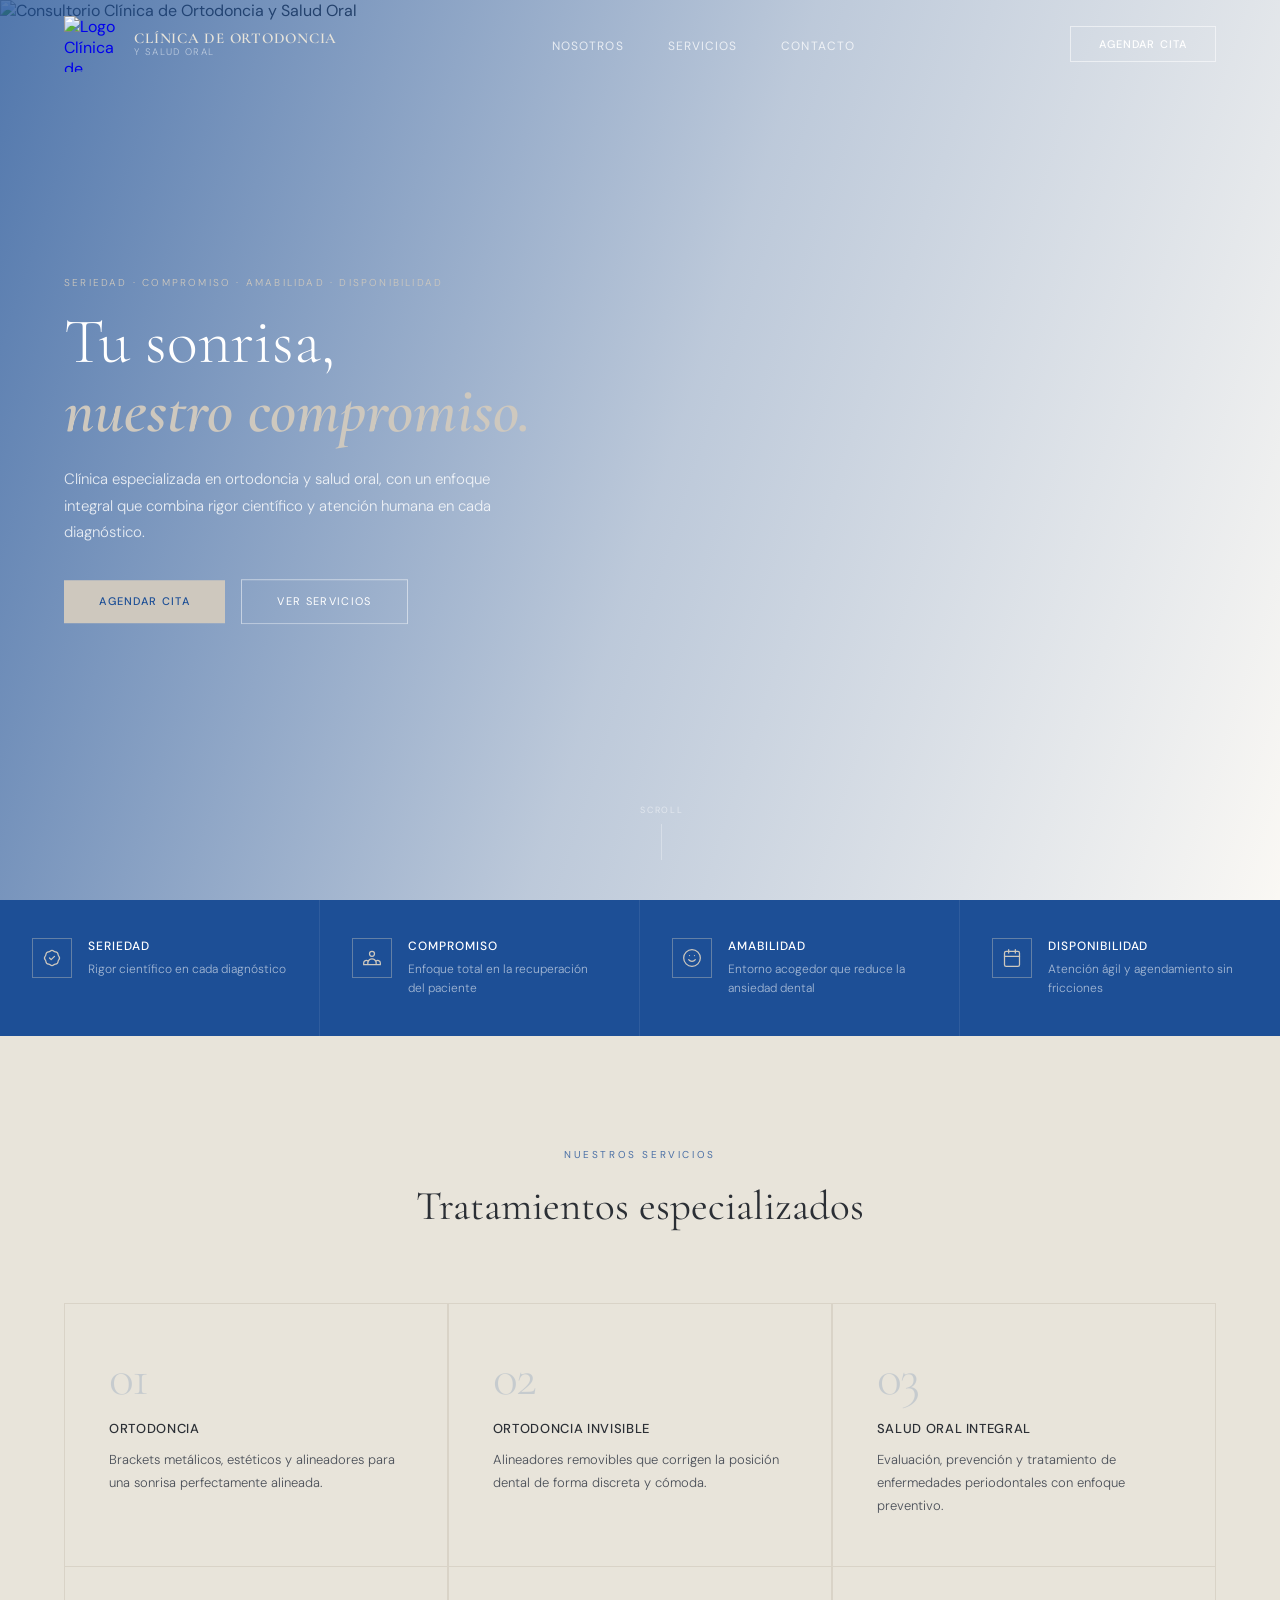
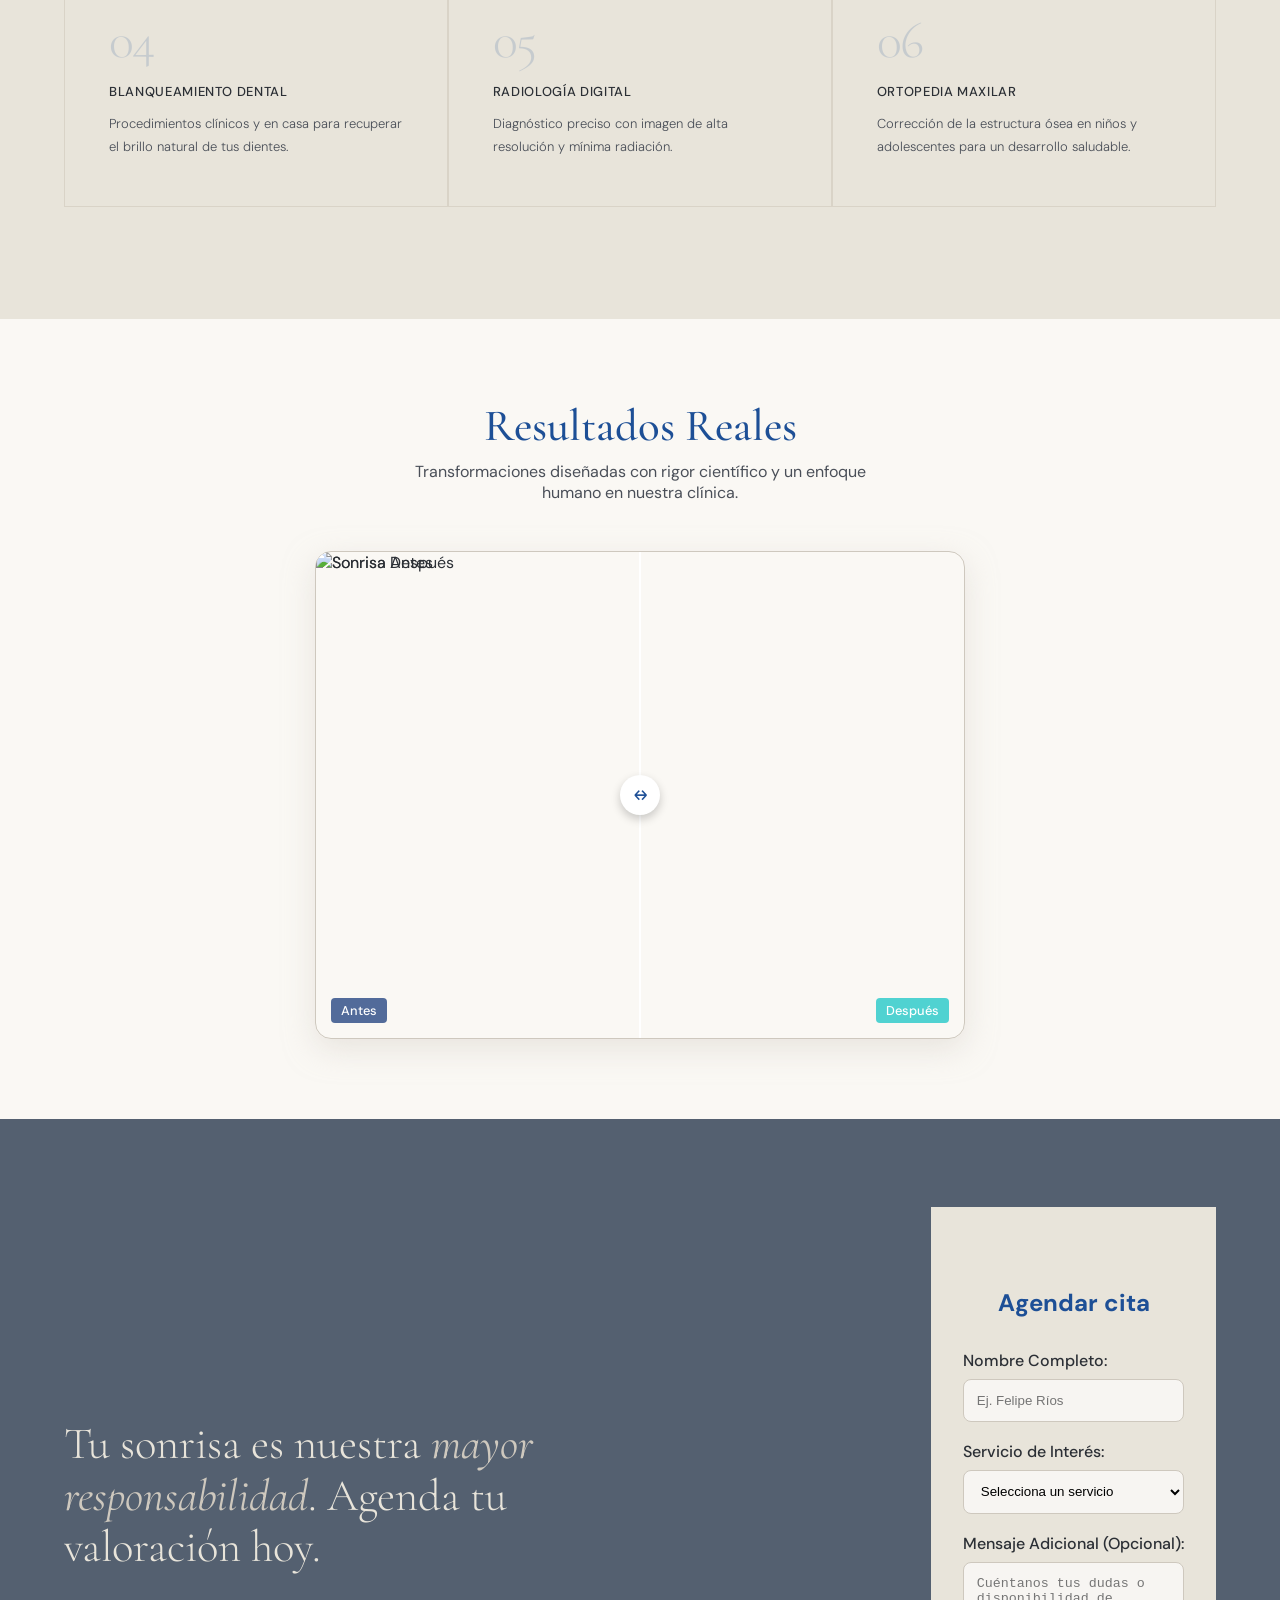
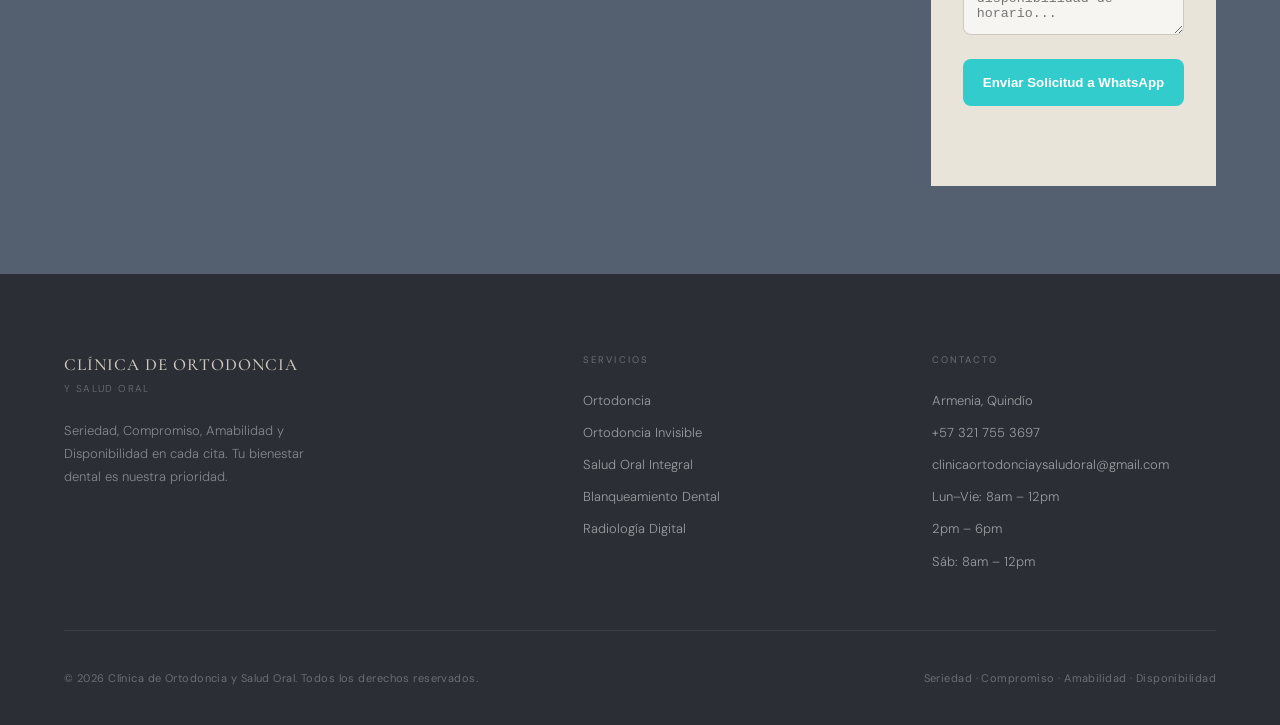
==== commit 1be395aa: "Add files via upload" ====
--- a/index.html
+++ b/index.html
@@ -141,33 +141,7 @@
 
   </div>
 
-  <!-- ── ABOUT ──────────────────────────────────────────────── -->
-  <section class="about" id="nosotros" aria-label="Quiénes somos">
-    <div class="about__visual">
-      <img
-      src="web_images/banner_02.png" style="width: 100%; max-width: 500px; height: auto; object-fit: cover;"
-        alt= "Clínica de Ortodoncia y Salud Oral "
-        class="about__logo reveal"
-        loading="lazy"
-        
-      >
-    </div>
-    <div class="about__content">
-      <p class="section-label reveal">Quiénes Somos</p>
-      <div class="divider reveal reveal--delay-1"></div>
-      <h2 class="section-title reveal reveal--delay-1">Salud oral con propósito humano</h2>
-      <p class="section-body reveal reveal--delay-2">
-        Somos una clínica especializada en ortodoncia y salud oral, comprometida con
-        ofrecer tratamientos de alta precisión en un entorno cálido y de confianza.
-      </p>
-      <p class="section-body reveal reveal--delay-2">
-        Cada paciente merece atención personalizada, rigurosa y empática. Esa convicción
-        guía cada uno de nuestros procedimientos, desde el diagnóstico inicial hasta
-        el seguimiento final.
-      </p>
-      <a href="#contacto" class="btn--dark reveal reveal--delay-3">Conocer más</a>
-    </div>
-  </section>
+  
 
   <!-- ── SERVICES ───────────────────────────────────────────── -->
   <section class="services" id="servicios" aria-label="Servicios">
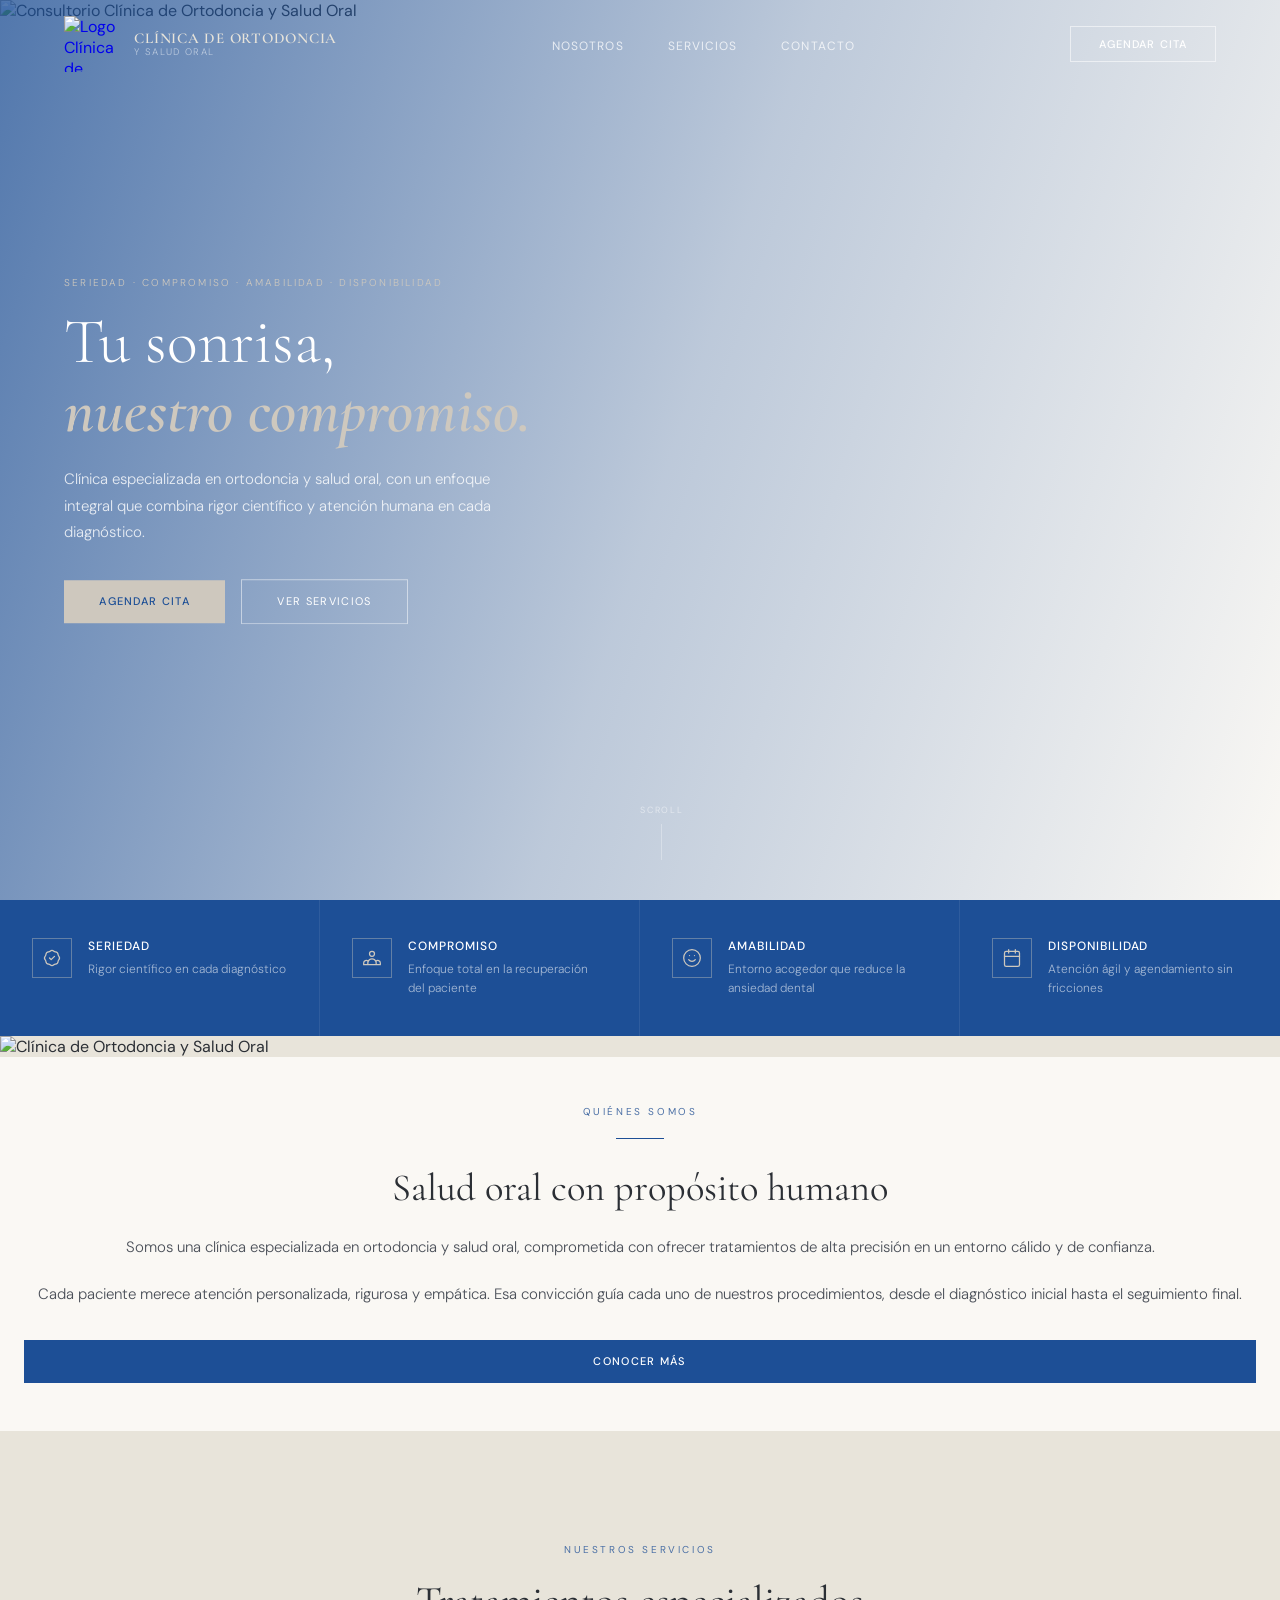
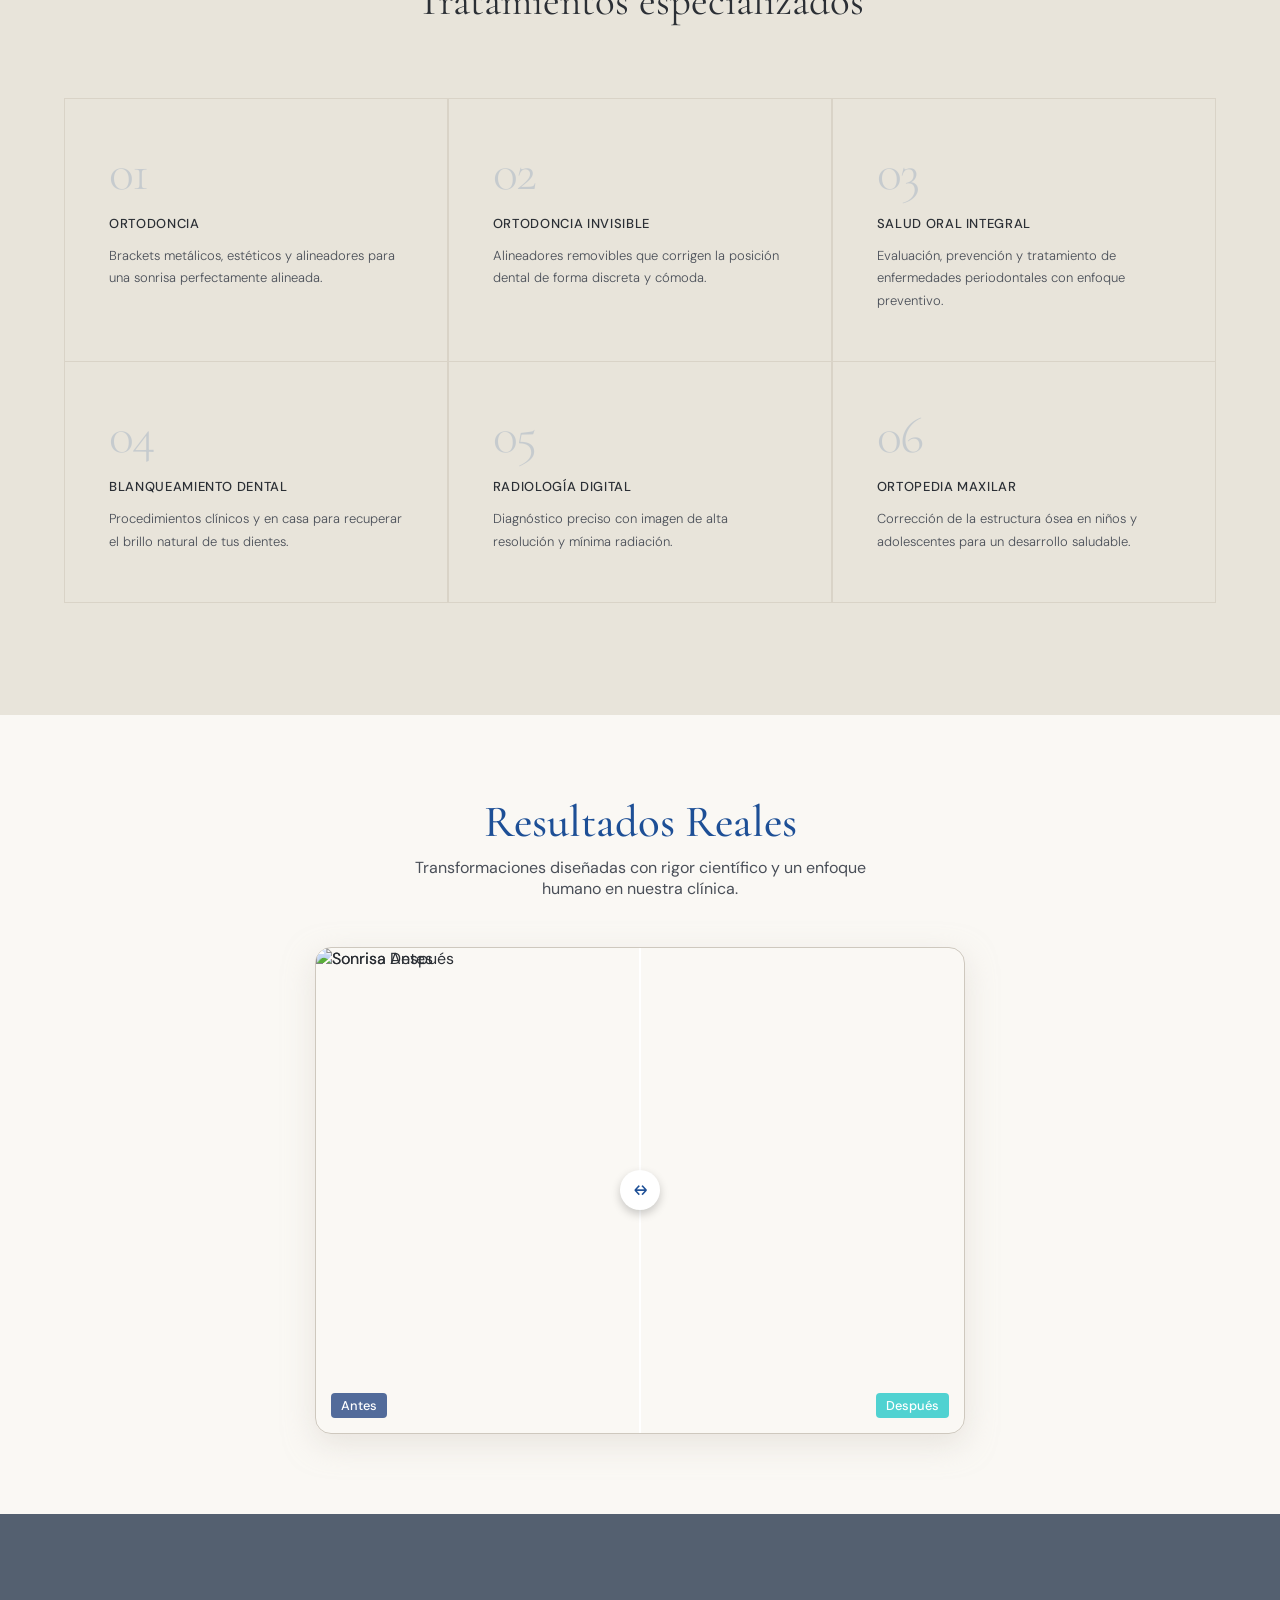
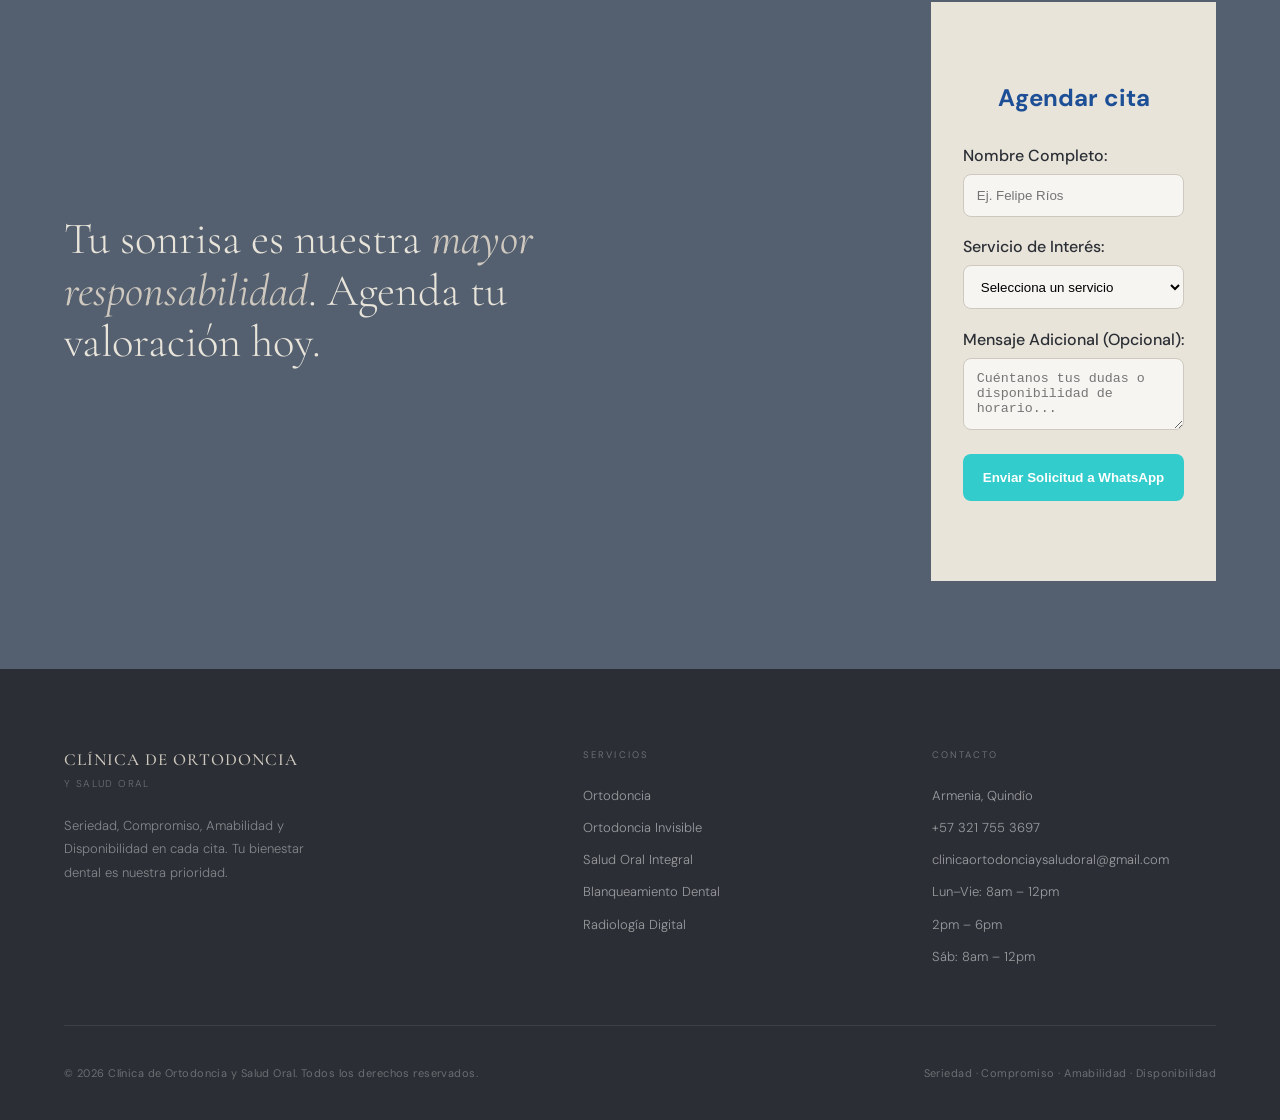
==== commit 2e7f71e1: "Add files via upload" ====
--- a/index.html
+++ b/index.html
@@ -141,7 +141,33 @@
 
   </div>
 
-  
+  <!-- ── ABOUT ──────────────────────────────────────────────── -->
+  <section class="about" id="nosotros" aria-label="Quiénes somos">
+    <div class="about__visual">
+      <img
+      src="web_images/banner_02.png" style="width: 100%; max-width: 500px; height: auto; object-fit: cover;"
+        alt= "Clínica de Ortodoncia y Salud Oral "
+        class="about__logo reveal"
+        loading="lazy"
+        
+      >
+    </div>
+    <div class="about__content">
+      <p class="section-label reveal">Quiénes Somos</p>
+      <div class="divider reveal reveal--delay-1"></div>
+      <h2 class="section-title reveal reveal--delay-1">Salud oral con propósito humano</h2>
+      <p class="section-body reveal reveal--delay-2">
+        Somos una clínica especializada en ortodoncia y salud oral, comprometida con
+        ofrecer tratamientos de alta precisión en un entorno cálido y de confianza.
+      </p>
+      <p class="section-body reveal reveal--delay-2">
+        Cada paciente merece atención personalizada, rigurosa y empática. Esa convicción
+        guía cada uno de nuestros procedimientos, desde el diagnóstico inicial hasta
+        el seguimiento final.
+      </p>
+      <a href="#contacto" class="btn--dark reveal reveal--delay-3">Conocer más</a>
+    </div>
+  </section>
 
   <!-- ── SERVICES ───────────────────────────────────────────── -->
   <section class="services" id="servicios" aria-label="Servicios">
--- a/styles.css
+++ b/styles.css
@@ -884,6 +884,11 @@
   section {
     padding: 4rem 1.5rem !important;
   }
+  
+  /* Corregir padding global para el hero en móviles y tablets para que la imagen sea pantalla completa */
+  .hero {
+    padding: 0 !important;
+  }
 }
 
 /* 📱 CELULARES: Pantallas menores a 768px (iPhone, Samsung, etc.) */
@@ -953,6 +958,38 @@
   }
 }
 
+
+  /* ── CORRECCIÓN RESPONSIVE: SECCIÓN ABOUT / QUIÉNES SOMOS ── */
+  .about {
+    grid-template-columns: 1fr !important;
+    min-height: auto !important;
+  }
+
+  .about__visual {
+    padding: 0 !important;
+    min-height: auto !important;
+    display: flex; /* Mantiene la imagen centrada si es necesario */
+  }
+
+  /* Forzar a que la imagen ocupe el 100% del ancho del celular */
+  .about__visual img {
+    width: 100% !important;
+    max-width: 100% !important; /* Ignora los 500px del HTML */
+    height: auto !important;
+    object-fit: cover;
+    border-radius: 0 !important;
+  }
+
+  .about__content {
+    padding: 3rem 1.5rem !important;
+    text-align: center;
+  }
+
+  .about__content .divider {
+    margin-left: auto !important;
+    margin-right: auto !important;
+  }
+
 /* 📱 CELULARES PEQUEÑOS: Menos de 480px */
 @media (max-width: 480px) {
   h1, .hero__title {
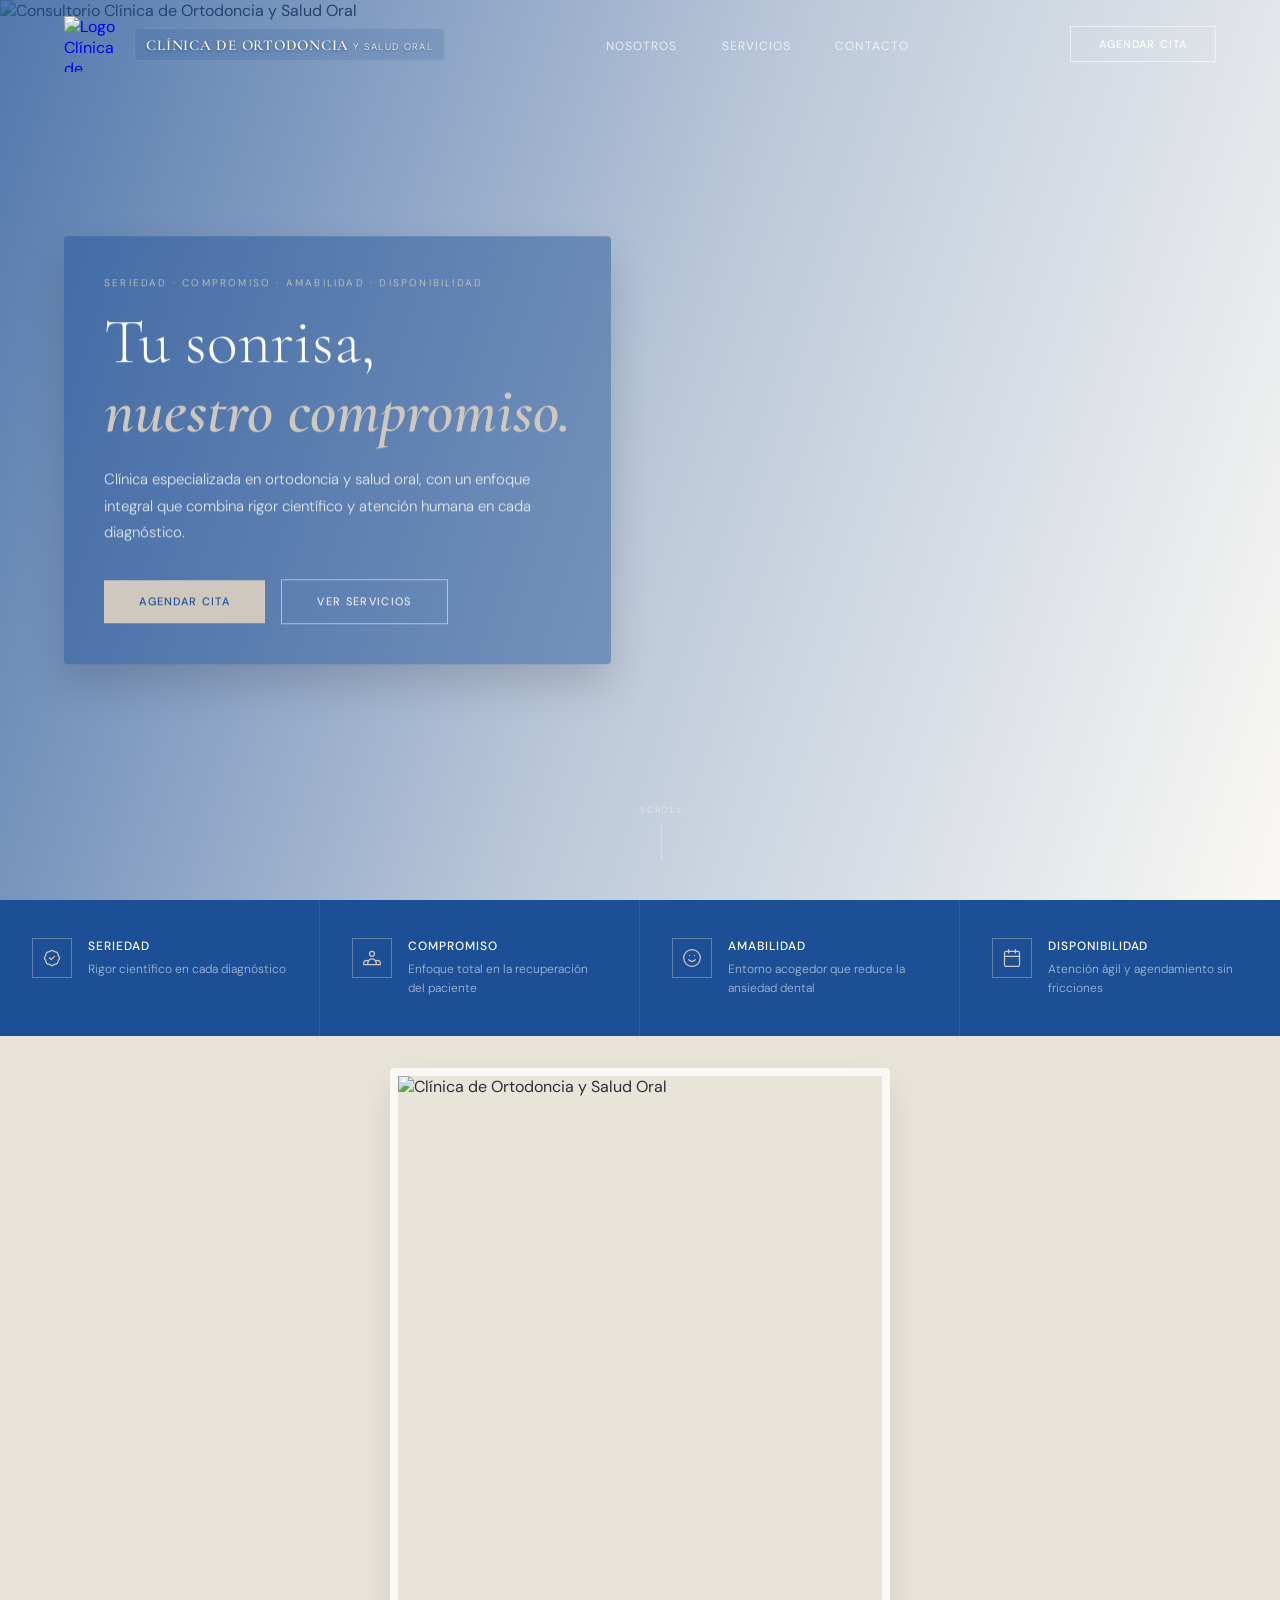
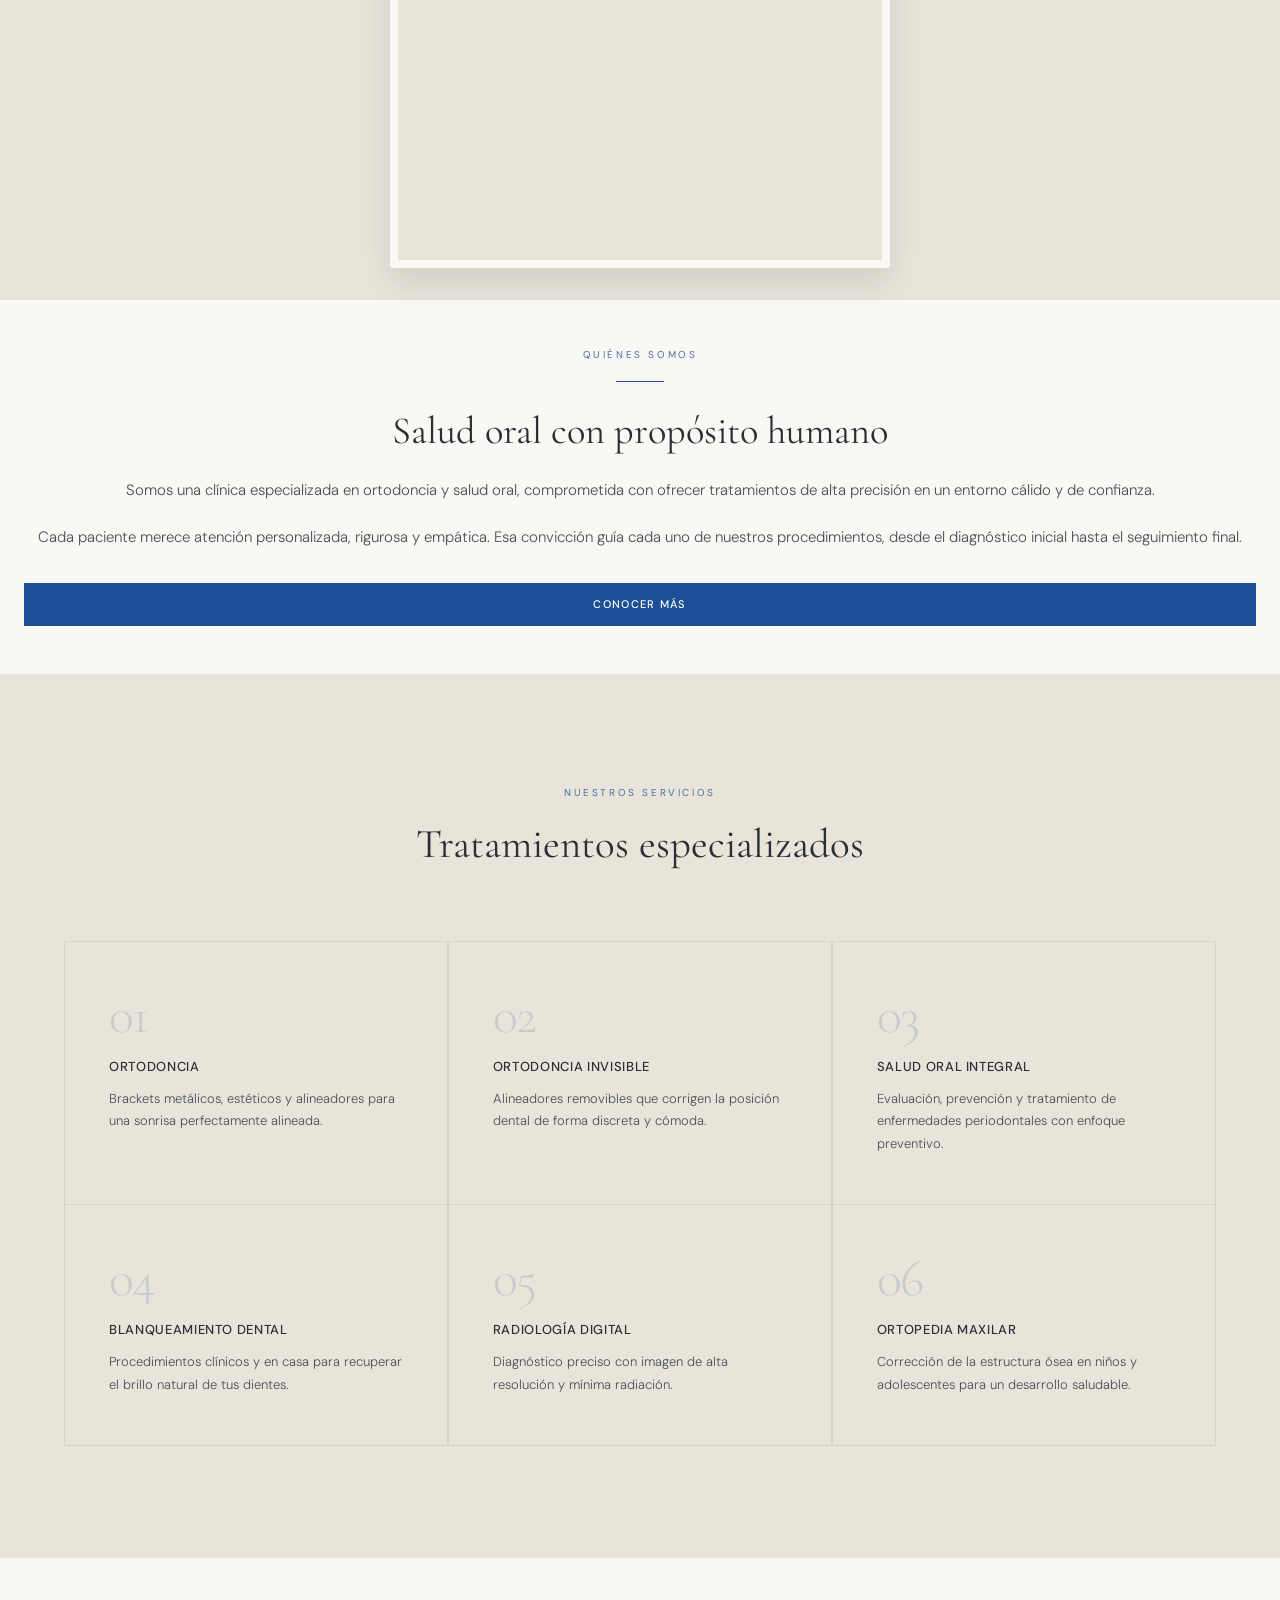
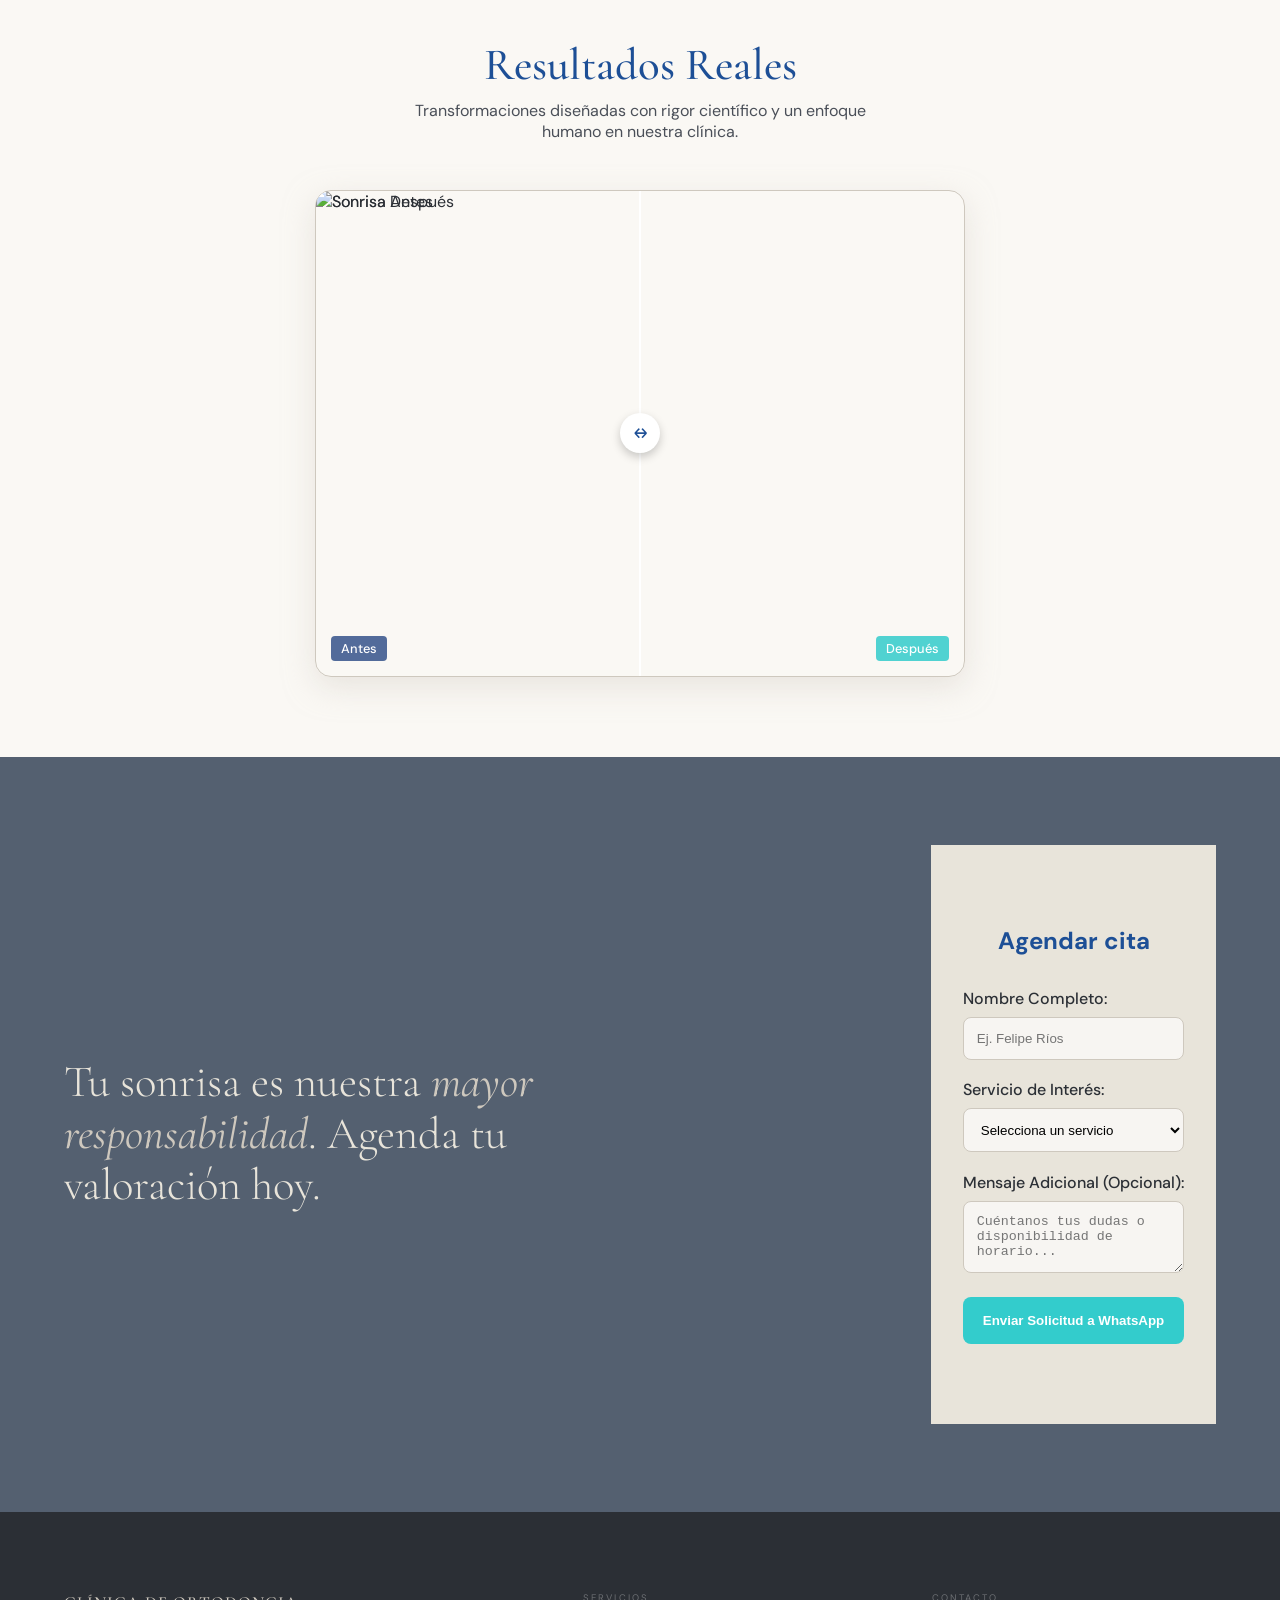
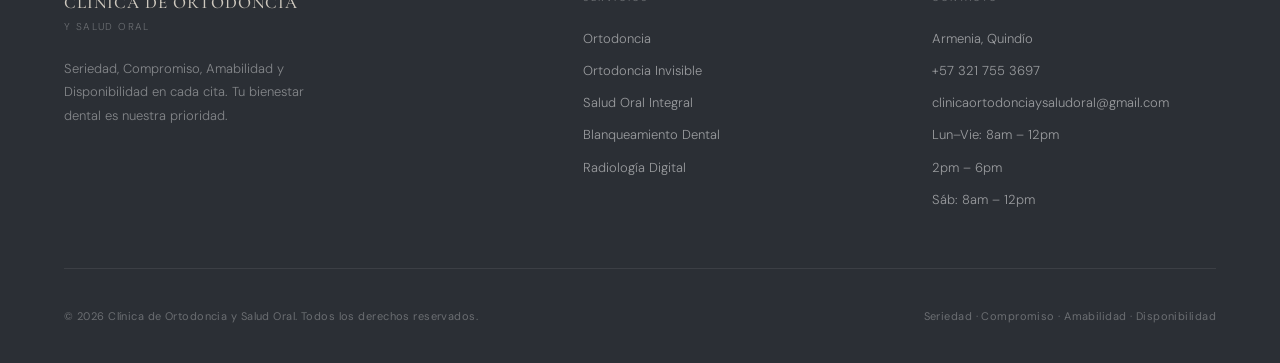
==== commit eae931ec: "Add files via upload fix: legibilidad del hero en moviles" ====
--- a/index.html
+++ b/index.html
@@ -145,8 +145,8 @@
   <section class="about" id="nosotros" aria-label="Quiénes somos">
     <div class="about__visual">
       <img
-      src="web_images/banner_02.png" style="width: 100%; max-width: 500px; height: auto; object-fit: cover;"
-        alt= "Clínica de Ortodoncia y Salud Oral "
+      src="web_images/banner_02.png" style="width: 100%; max-width: 500px; height: 800px;"
+        alt="Clínica de Ortodoncia y Salud Oral "
         class="about__logo reveal"
         loading="lazy"
         
@@ -277,7 +277,7 @@
         <textarea id="form-msg" rows="3" style="width:100%; padding:0.8rem; border:1px solid var(--taupe, #D8D2CA); border-radius:8px; background:#F7F5F2;" placeholder="Cuéntanos tus dudas o disponibilidad de horario..."></textarea>
       </div>
 
-      <button type="submit" style="background-color: #33CCCC; color: white; border: none; padding: 1rem; border-radius: 8px; font-weight: bold; cursor: pointer; transition: all 0.3s ease; display: flex; items-center; justify-content: center; gap: 10px;">
+      <button type="submit" style="background-color: #33CCCC; color: white; border: none; padding: 1rem; border-radius: 8px; font-weight: bold; cursor: pointer; transition: all 0.3s ease; display: flex; align-items: center; justify-content: center; gap: 10px;">
         Enviar Solicitud a WhatsApp
       </button>
     </form>
--- a/styles.css
+++ b/styles.css
@@ -69,9 +69,10 @@
 }
 
 .nav__logo-text {
-  display: flex;
-  flex-direction: column;
-  line-height: 1.15;
+  background: rgba(29, 79, 150, 0.15); /* Un sutil toque del azul de tu marca */
+  padding: 6px 12px;
+  border-radius: 4px;
+  box-shadow: inset 0 0 0 1px rgba(255, 255, 255, 0.1); /* Línea interna casi invisible */
 }
 
 .nav__brand {
@@ -93,13 +94,15 @@
 }
 
 .nav--hero .nav__brand {
-  color: var(--cream);
+  color: var(--white); /* Cambiado a blanco sólido para más fuerza */
+  text-shadow: 0 1px 3px rgba(0, 0, 0, 0.4); /* Sombra sólida que garantiza legibilidad */
 }
 
 .nav--hero .nav__sub {
-  color: rgba(255,255,255,0.55);
-}
-
+  color: #ffffff; /* Blanco sólido en lugar de semi-transparente */
+  opacity: 0.9;   /* Opacidad alta controlada */
+  text-shadow: 0 1px 2px rgba(0, 0, 0, 0.4);
+}
 .nav__links {
   display: flex;
   gap: 2.75rem;
@@ -227,7 +230,14 @@
   left: 4rem;
   transform: translateY(-50%);
   max-width: 560px;
-}
+
+  background: rgba(29, 79, 150, 0.45); /* Base del color azul de la clínica */
+  padding: 2.5rem;
+  border-radius: 4px; /* Opcional: bordes ligeramente suavizados */
+  backdrop-filter: blur(8px); /* Desenfoque sutil para aislar el fondo de la imagen */
+  box-shadow: 0 20px 40px rgba(0, 0, 0, 0.15); /* Dimensión */
+}
+
 
 .hero__eyebrow {
   font-size: 10px;
@@ -431,10 +441,9 @@
 }
 
 .about__logo {
-  width:100%;
-  width: 100% !important;
-    max-width: 100% !important; /* Fuerza a la imagen a no salirse del celular */
-    height: auto !important;
+  width: 100% ;
+    max-width: 100%; /* Fuerza a la imagen a no salirse del celular */
+    height: 500px;
 }
 
 .about__content {
@@ -966,19 +975,23 @@
   }
 
   .about__visual {
-    padding: 0 !important;
-    min-height: auto !important;
-    display: flex; /* Mantiene la imagen centrada si es necesario */
-  }
-
-  /* Forzar a que la imagen ocupe el 100% del ancho del celular */
-  .about__visual img {
-    width: 100% !important;
-    max-width: 100% !important; /* Ignora los 500px del HTML */
-    height: auto !important;
-    object-fit: cover;
-    border-radius: 0 !important;
-  }
+  background: var(--cream); /* Color de fondo que servirá como un segundo marco sutil */
+  padding: 2rem;            /* Espacio entre el borde exterior y la foto */
+  display: flex;
+  align-items: center;
+  justify-content: center;
+  min-height: 500px;        /* Mantiene una buena altura en pantallas grandes */
+}
+
+ .about__visual img {
+  width: 100%;
+  max-width: 480px;         /* Evita que la imagen se estire y ocupe toda la pantalla */
+  height: auto;
+  object-fit: cover;
+  border: 8px solid var(--white); /* El marco sólido alrededor de la foto */
+  box-shadow: 0 15px 35px rgba(0, 0, 0, 0.1); /* Sombra suave para despegarla del fondo */
+  border-radius: 4px;       /* Suaviza ligeramente las esquinas del marco */
+}
 
   .about__content {
     padding: 3rem 1.5rem !important;
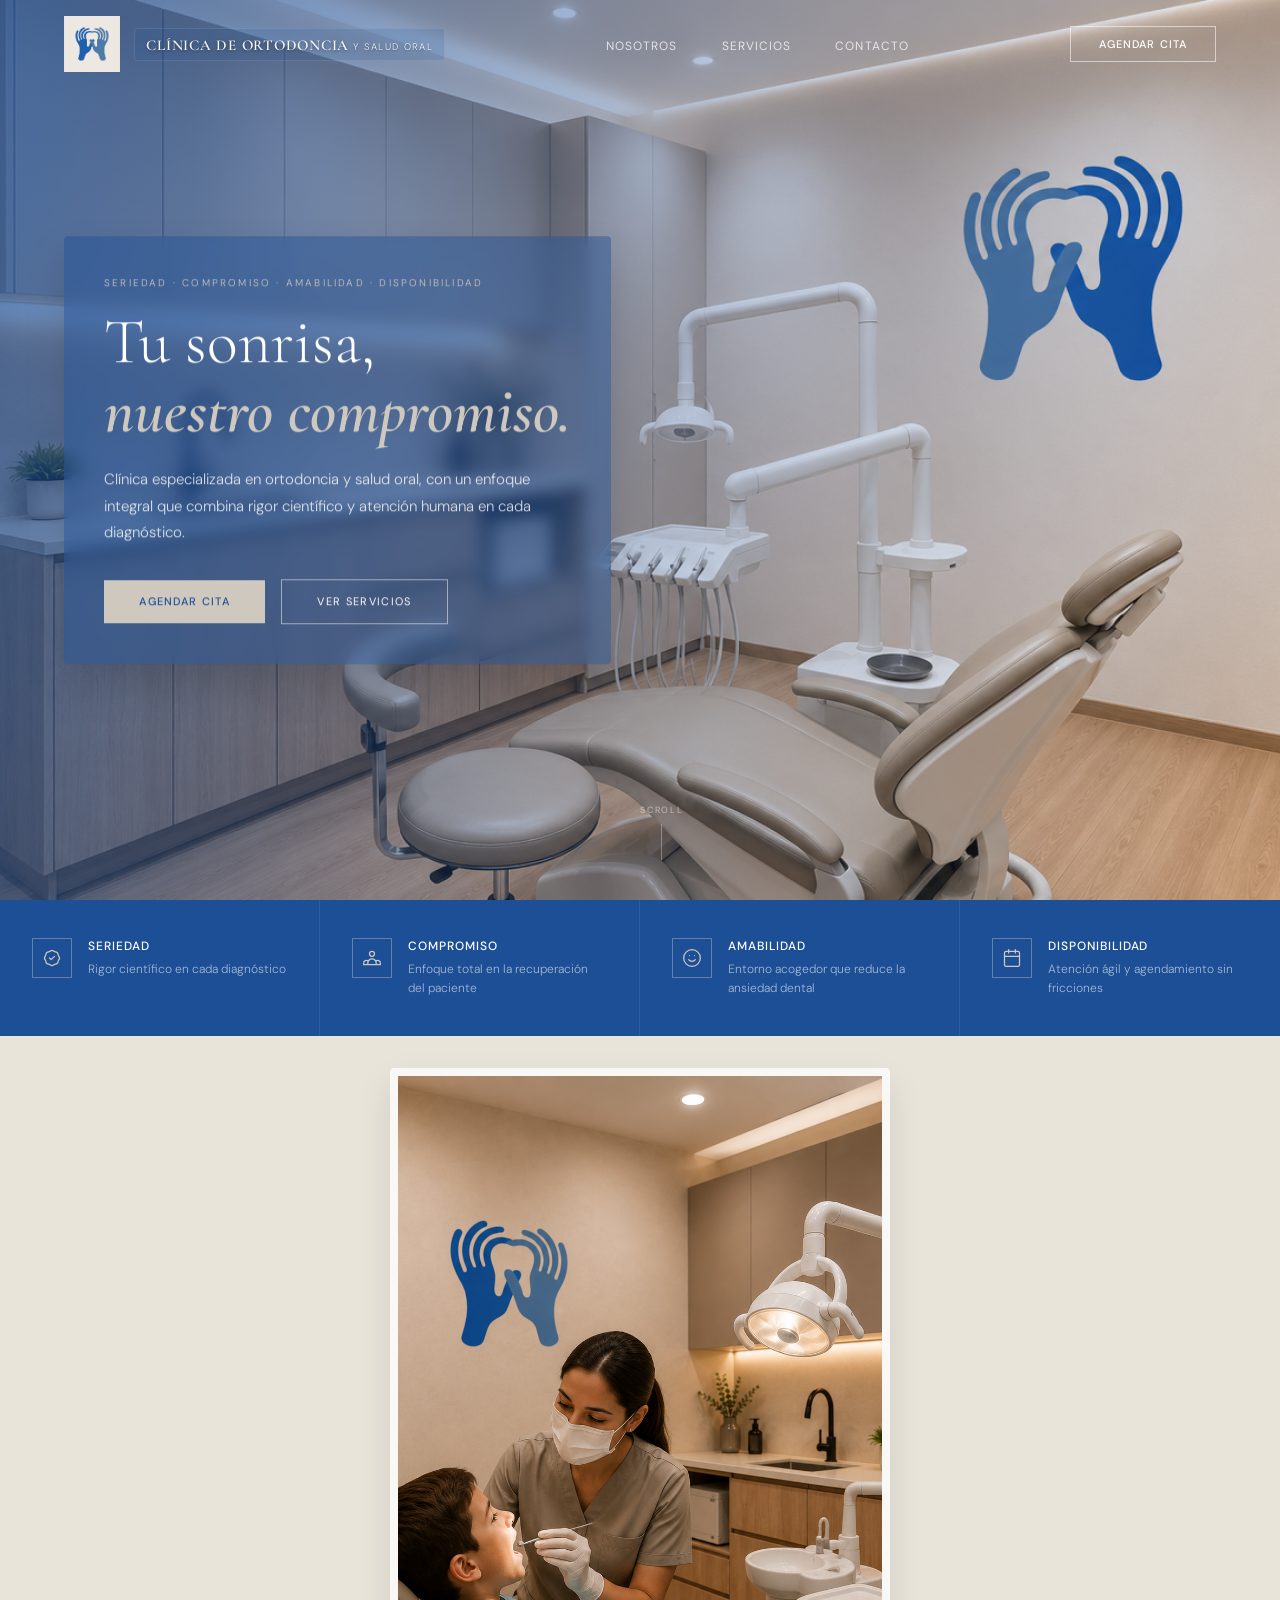
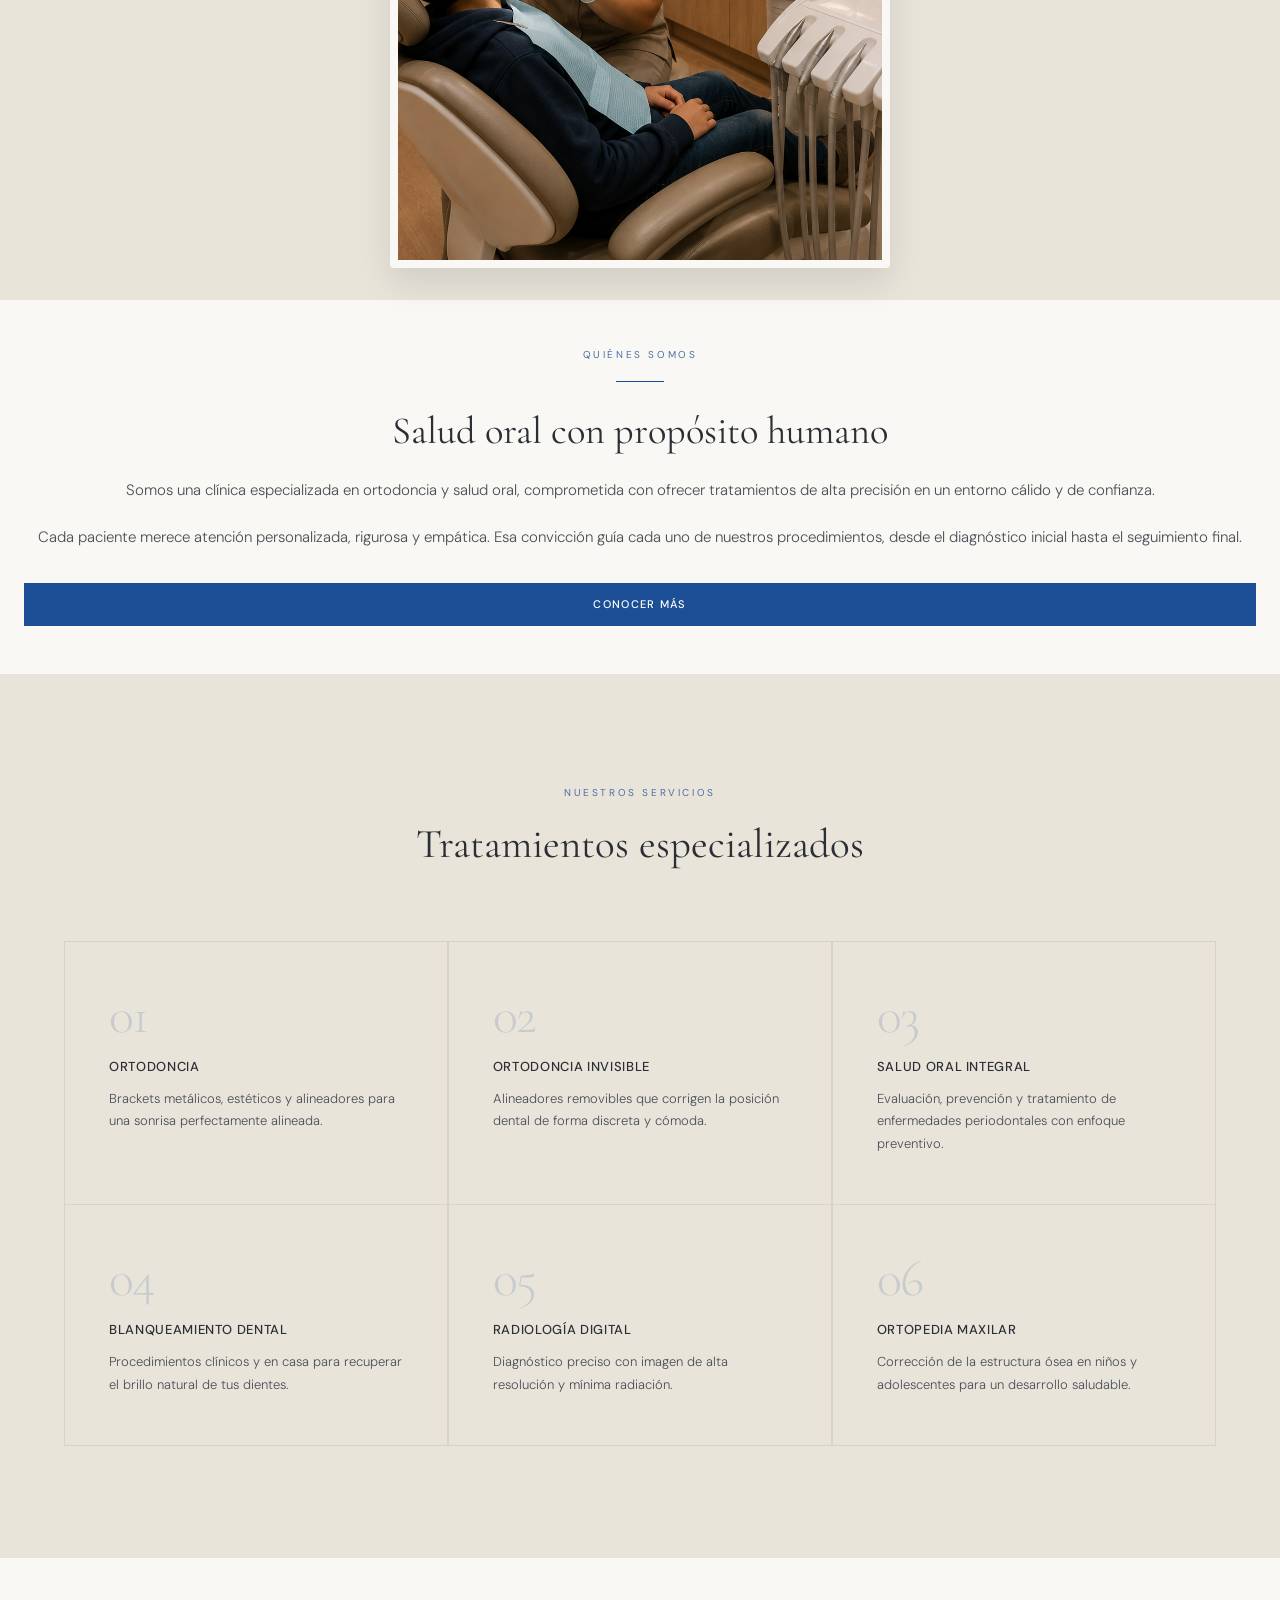
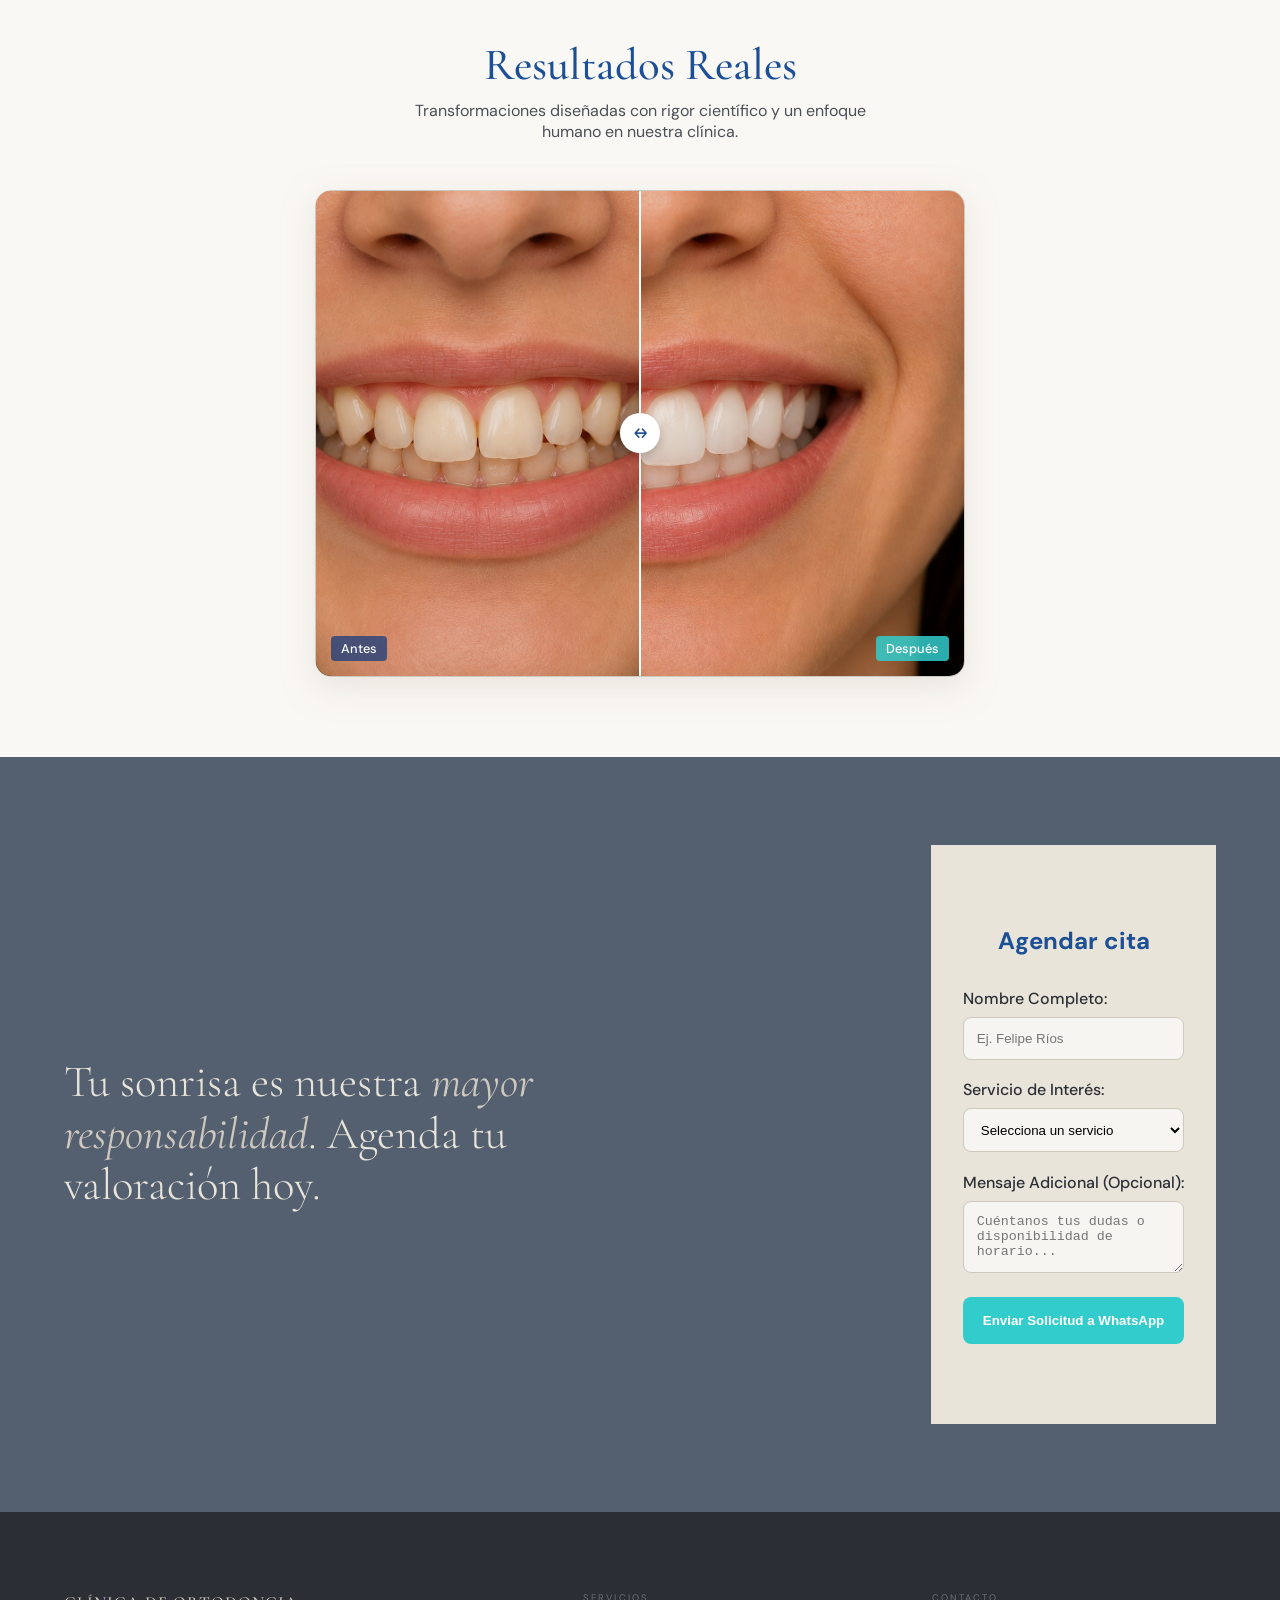
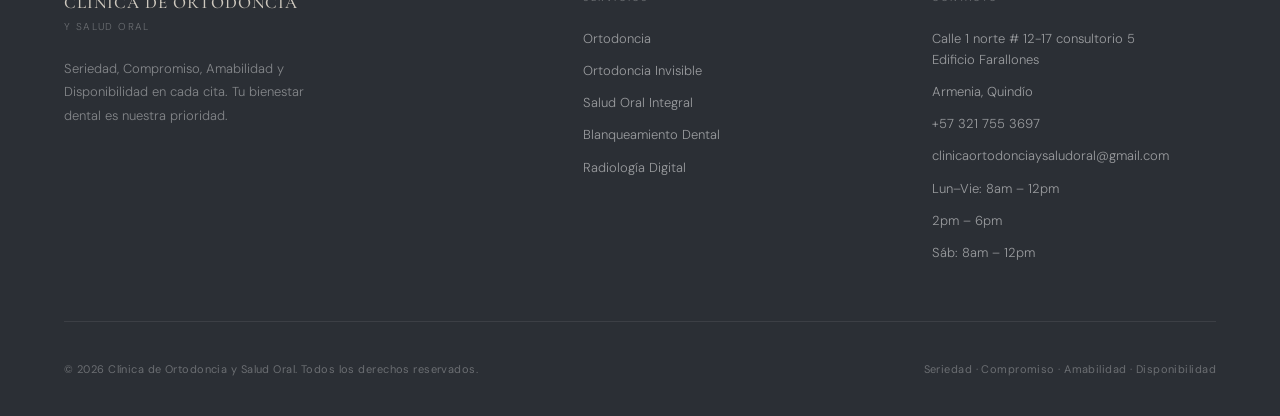
==== commit 387ece55: "Add files via upload" ====
--- a/index.html
+++ b/index.html
@@ -310,6 +310,7 @@
       <div class="footer__col">
         <p class="footer__col-title">Contacto</p>
         <ul>
+          <li><a href="#">Calle 1 norte # 12-17 consultorio 5 <br>Edificio Farallones</a></li>
           <li><a href="#">Armenia, Quindío</a></li>
           <li><a href="tel:+573217553697">+57 321 755 3697</a></li>
           <li><a href="mailto:clinicaortodonciaysaludoral@gmail.com">clinicaortodonciaysaludoral@gmail.com</a></li>
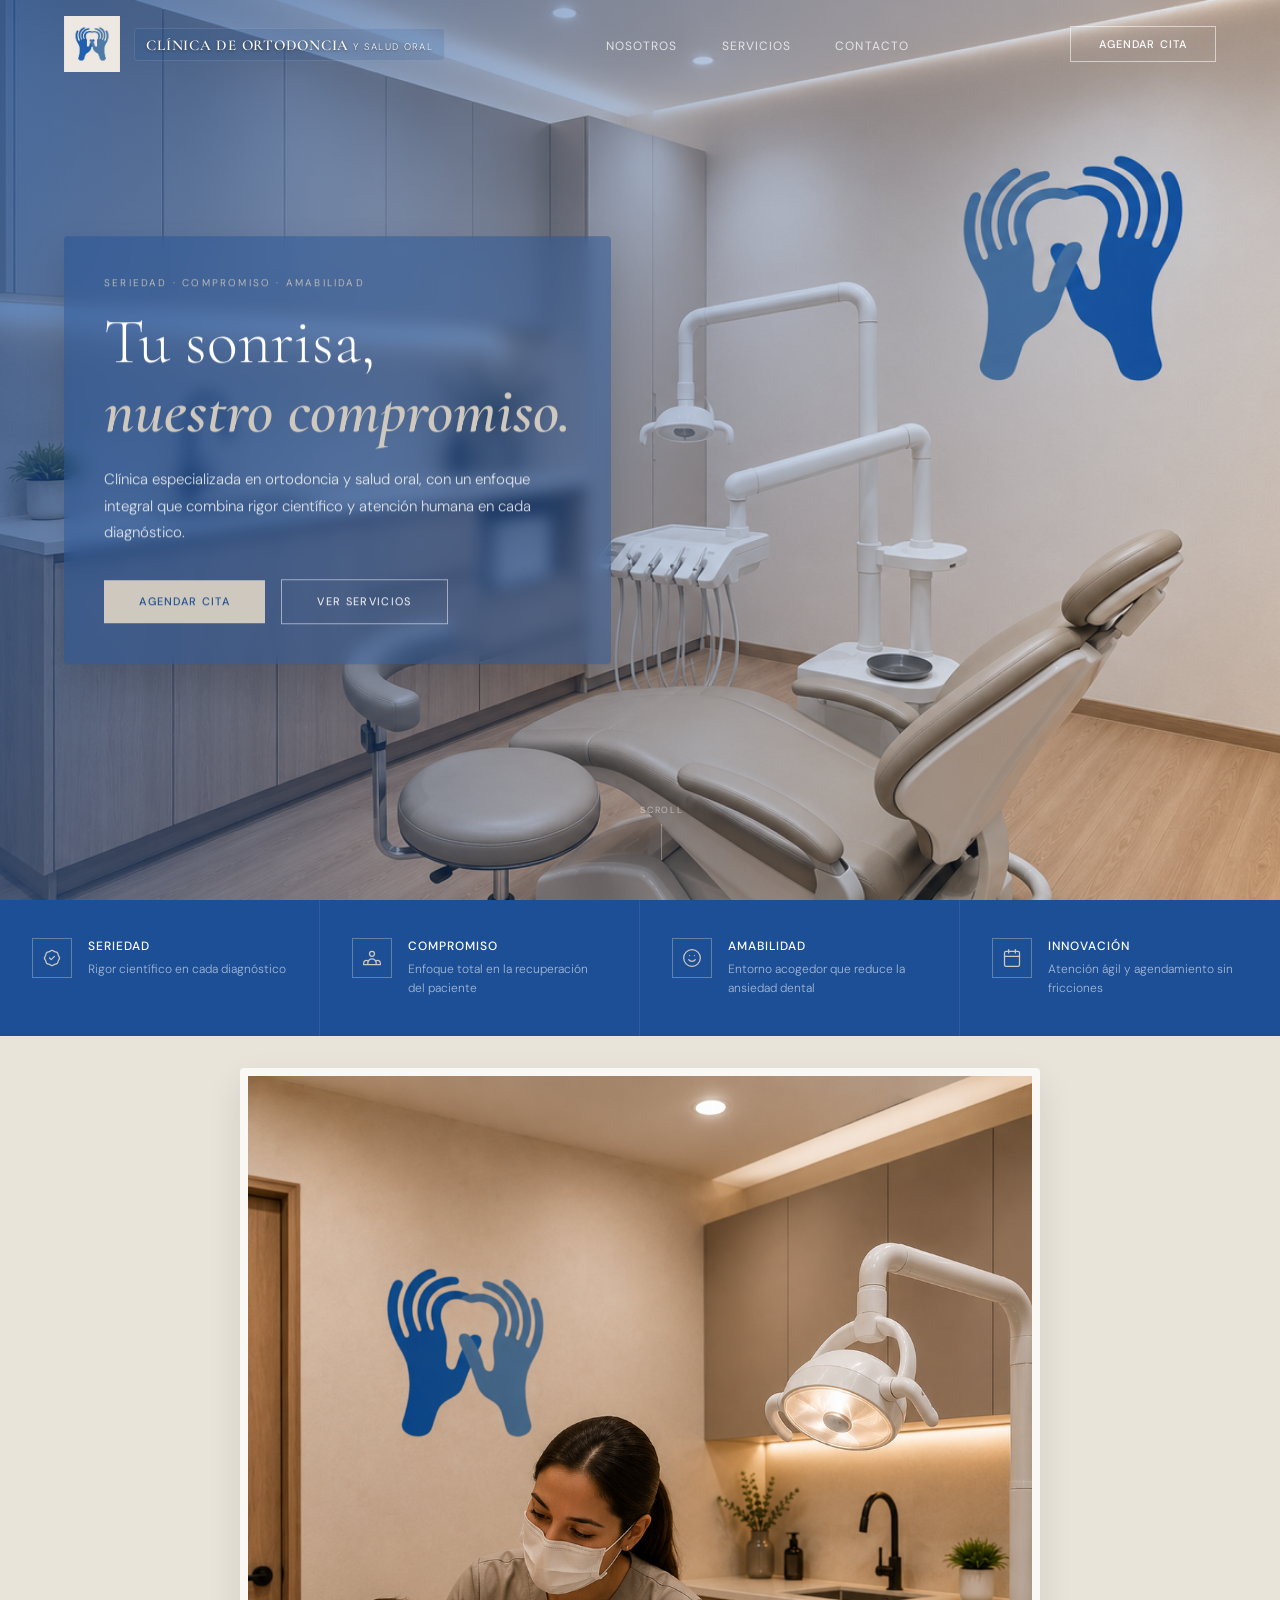
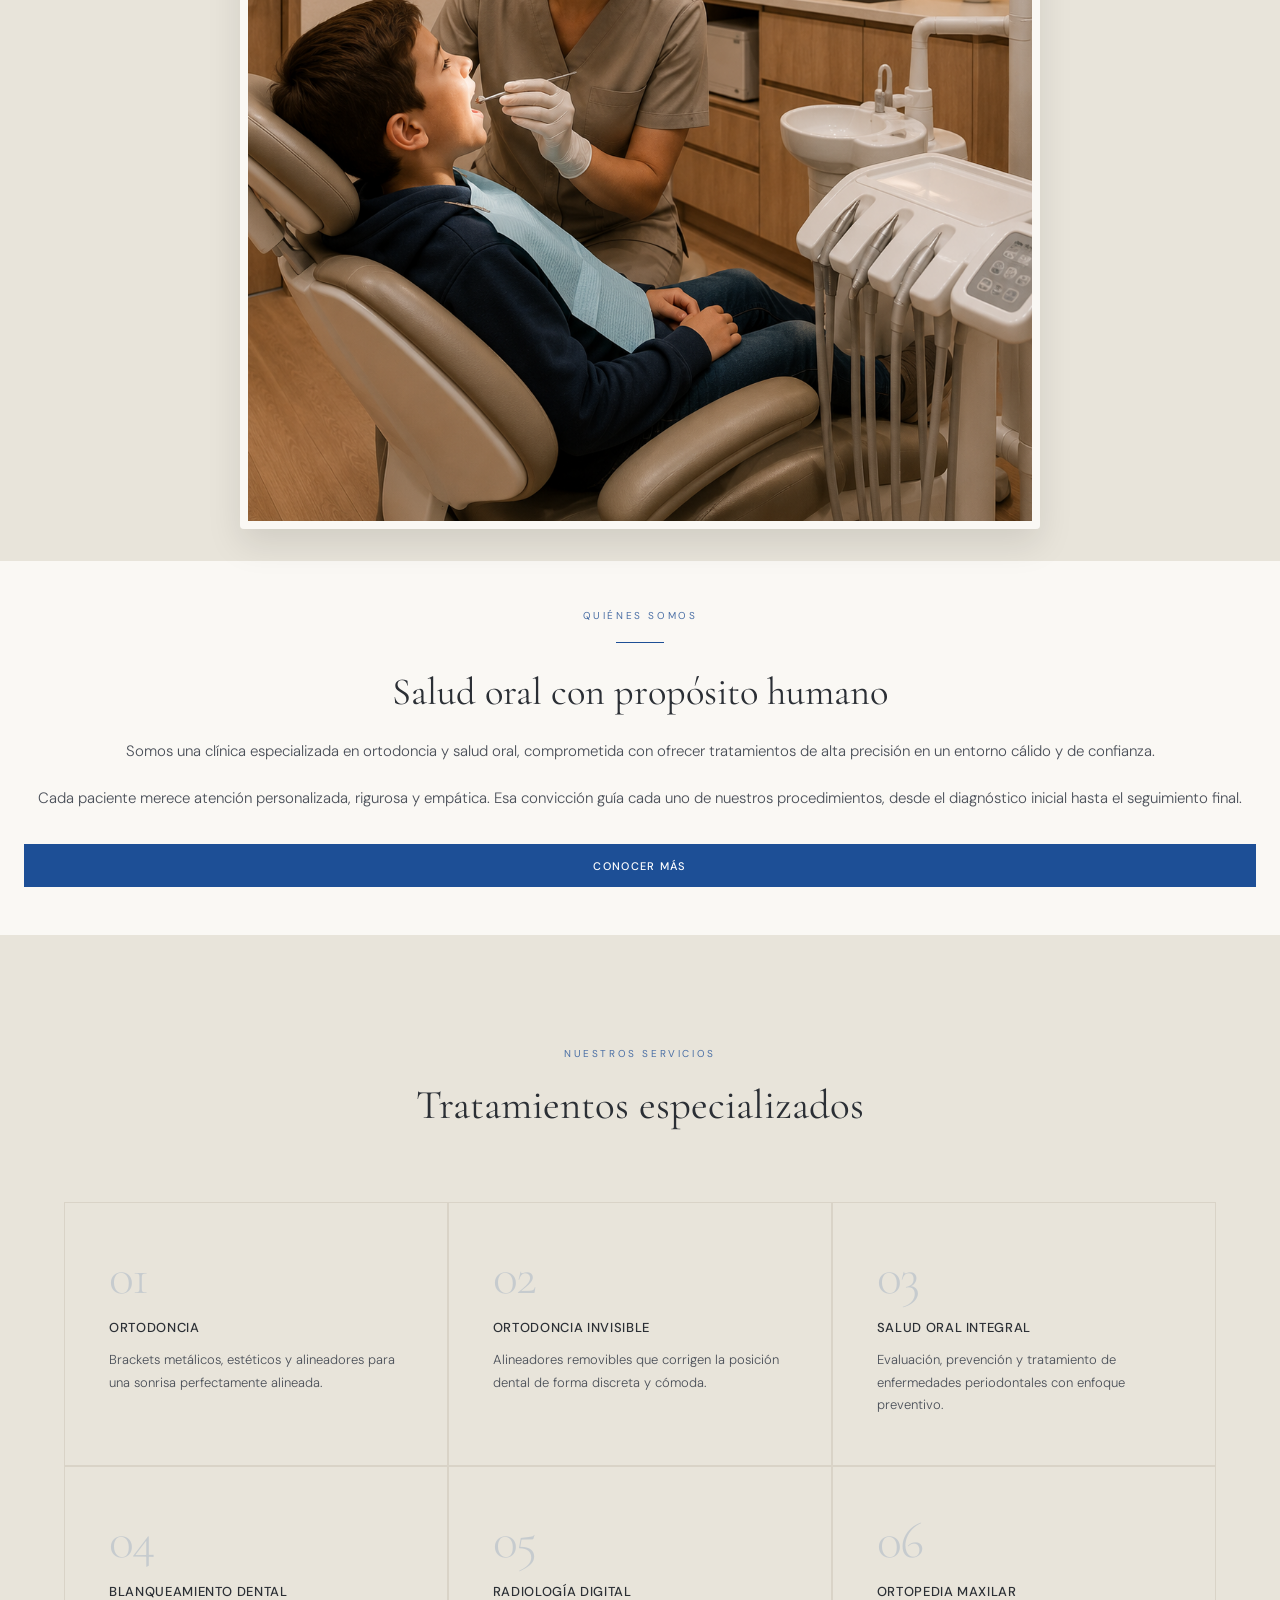
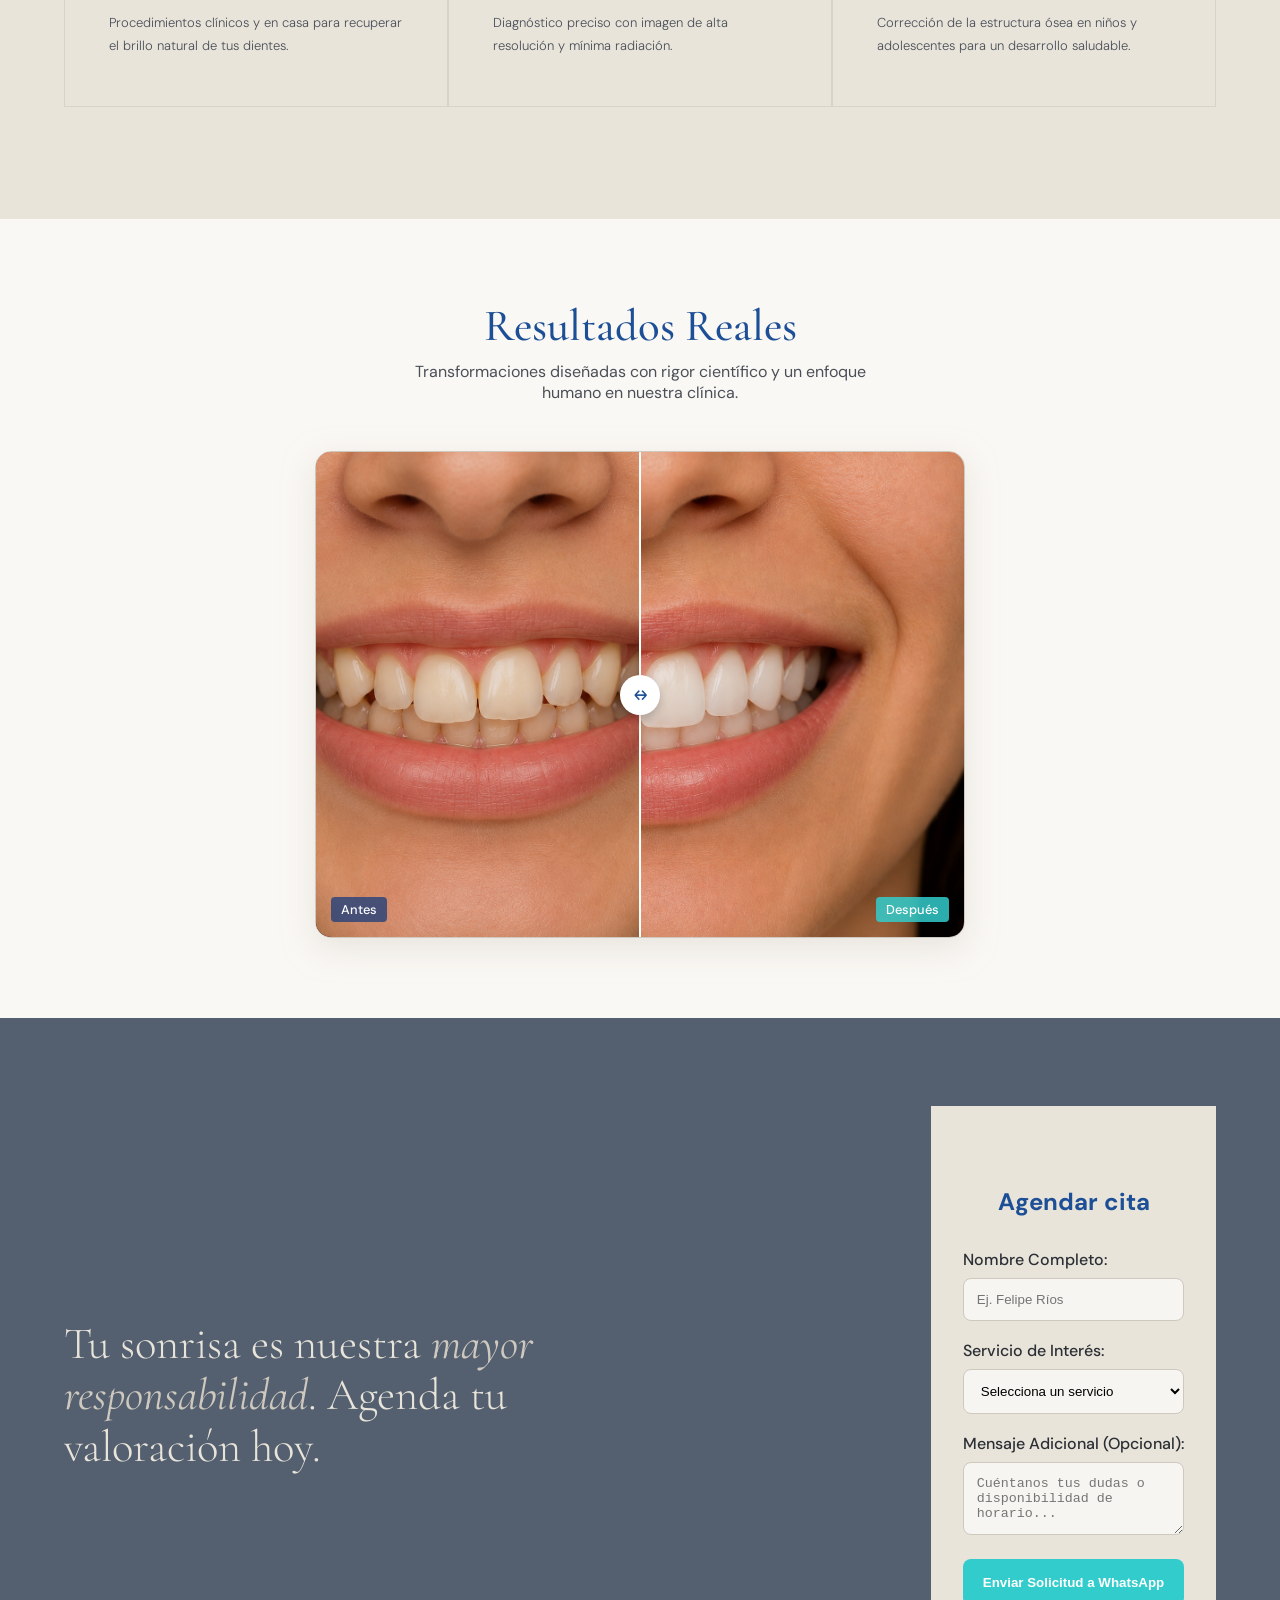
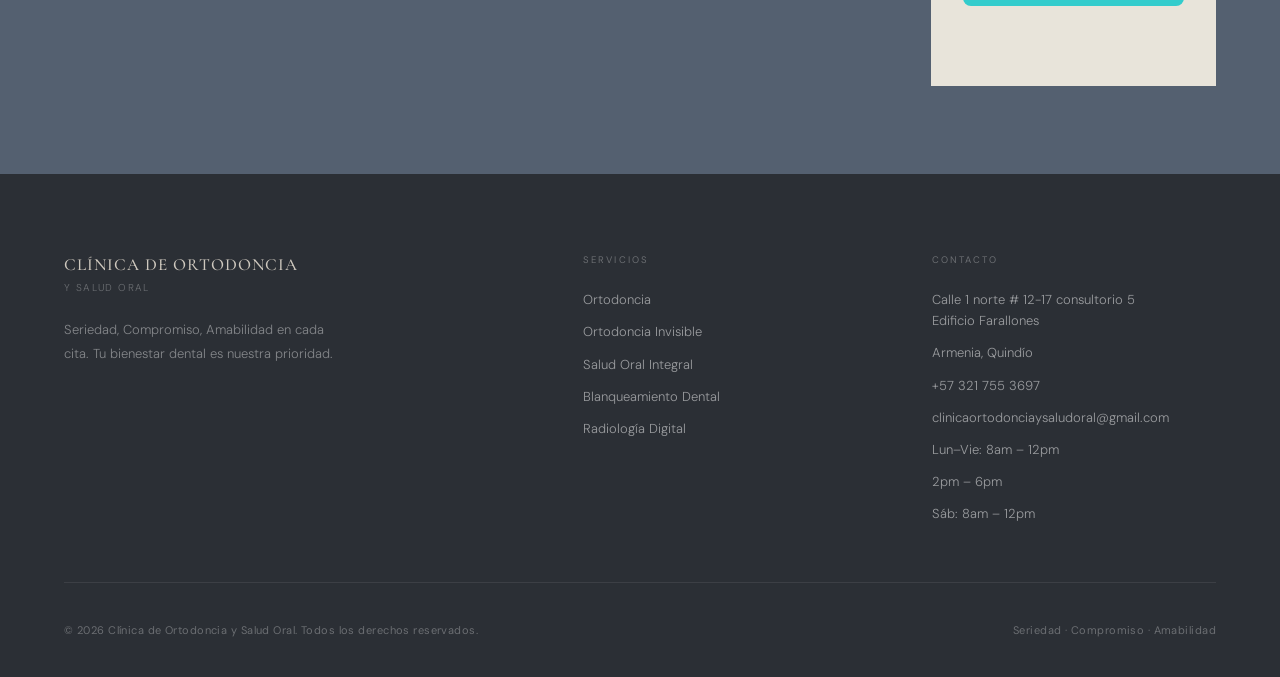
==== commit 3560b088: "Add files via upload fix: tamaño imagen about us" ====
--- a/index.html
+++ b/index.html
@@ -63,7 +63,9 @@
     <div class="hero__overlay" aria-hidden="true"></div>
 
     <div class="hero__content">
-      <p class="hero__eyebrow">Seriedad &middot; Compromiso &middot; Amabilidad &middot; Disponibilidad</p>
+      <p class="hero__eyebrow">Seriedad &middot; Compromiso &middot; Amabilidad 
+        
+      </p>
       <h1 class="hero__title">
         Tu sonrisa,
         <span>nuestro compromiso.</span>
@@ -134,7 +136,7 @@
         </svg>
       </div>
       <div>
-        <p class="pillar__name">Disponibilidad</p>
+        <p class="pillar__name">Innovación</p>
         <p class="pillar__desc">Atención ágil y agendamiento sin fricciones</p>
       </div>
     </div>
@@ -145,7 +147,7 @@
   <section class="about" id="nosotros" aria-label="Quiénes somos">
     <div class="about__visual">
       <img
-      src="web_images/banner_02.png" style="width: 100%; max-width: 500px; height: 800px;"
+      src="web_images/banner_02.png" style="width: 100%; max-width: 800px; height: 100%;"
         alt="Clínica de Ortodoncia y Salud Oral "
         class="about__logo reveal"
         loading="lazy"
@@ -293,7 +295,7 @@
         <p class="footer__brand">Clínica de Ortodoncia</p>
         <p class="footer__sub">y Salud Oral</p>
         <p class="footer__desc">
-          Seriedad, Compromiso, Amabilidad y Disponibilidad en cada cita.
+          Seriedad, Compromiso, Amabilidad en cada cita.
           Tu bienestar dental es nuestra prioridad.
         </p>
       </div>
@@ -323,7 +325,7 @@
 
     <div class="footer__bottom">
       <p class="footer__copy">&copy; 2026 Clínica de Ortodoncia y Salud Oral. Todos los derechos reservados.</p>
-      <p class="footer__copy">Seriedad &middot; Compromiso &middot; Amabilidad &middot; Disponibilidad</p>
+      <p class="footer__copy">Seriedad &middot; Compromiso &middot; Amabilidad </p>
     </div>
   </footer>
 
